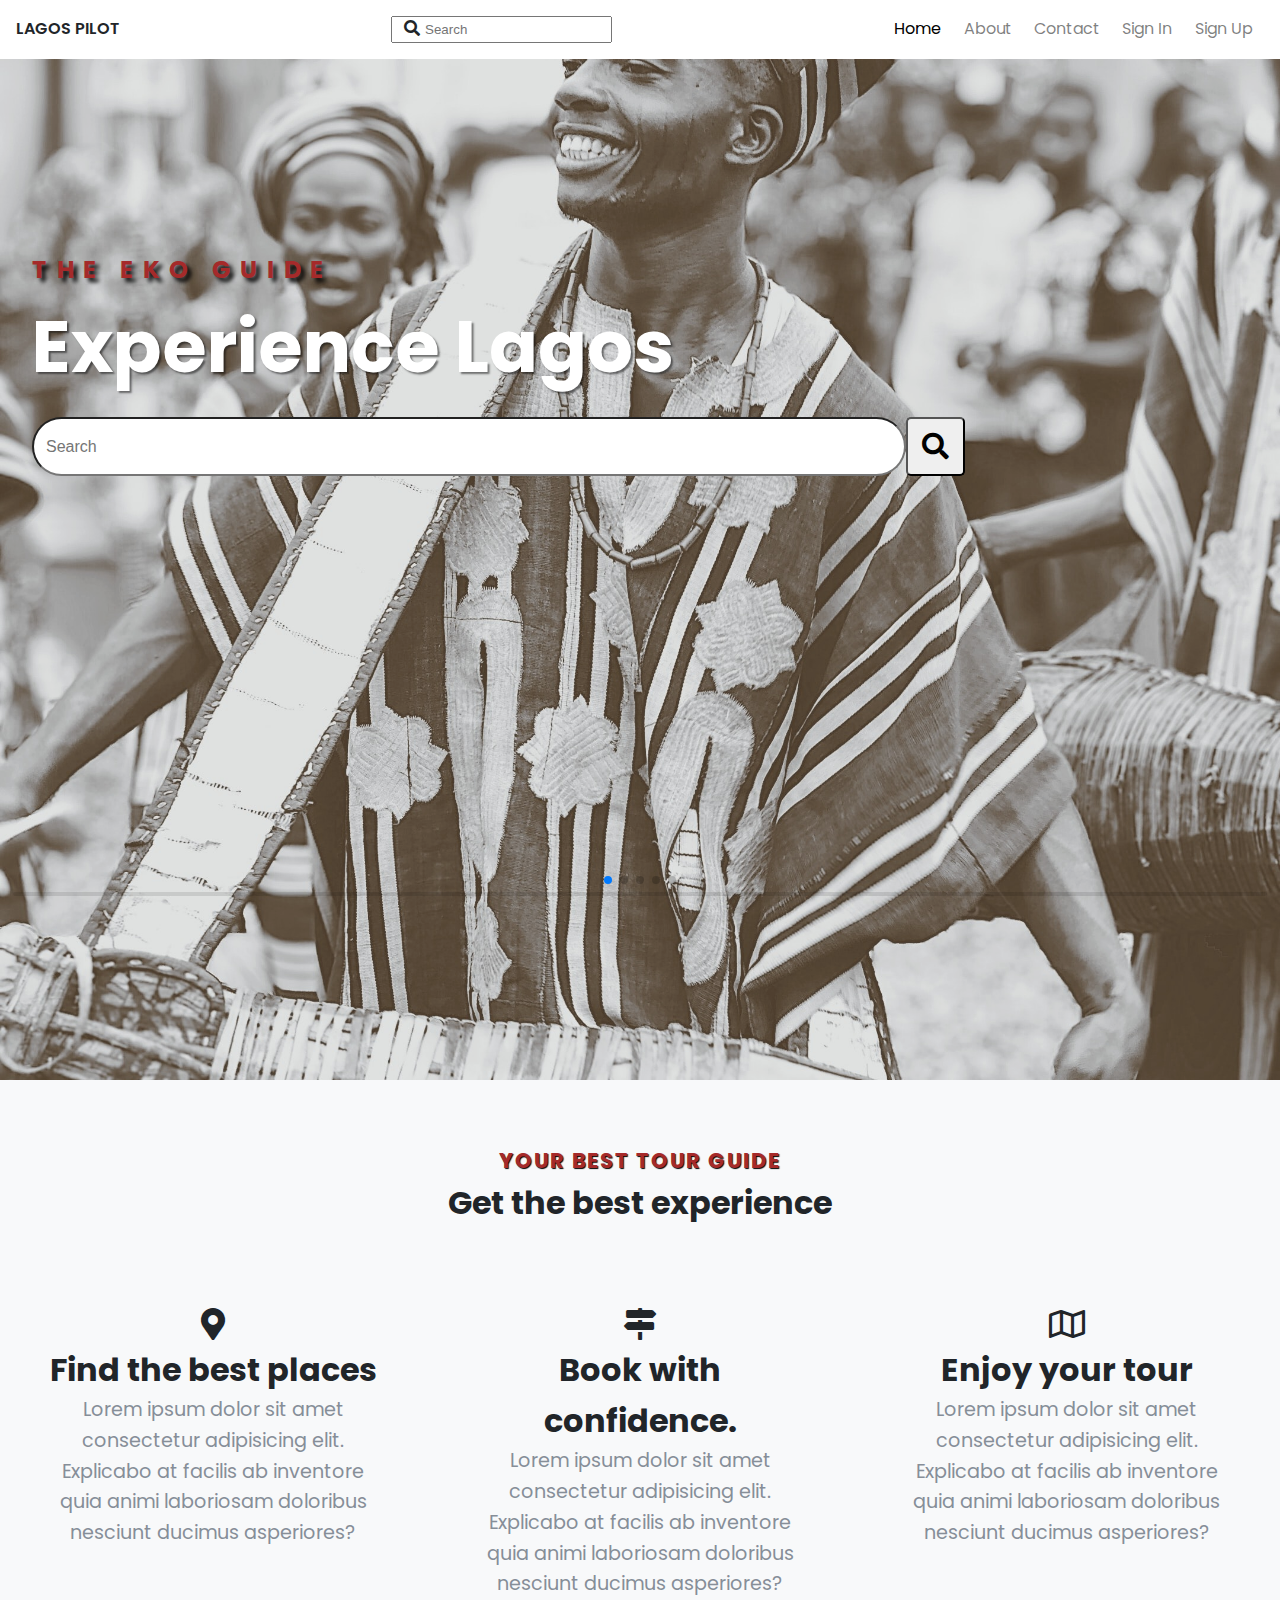
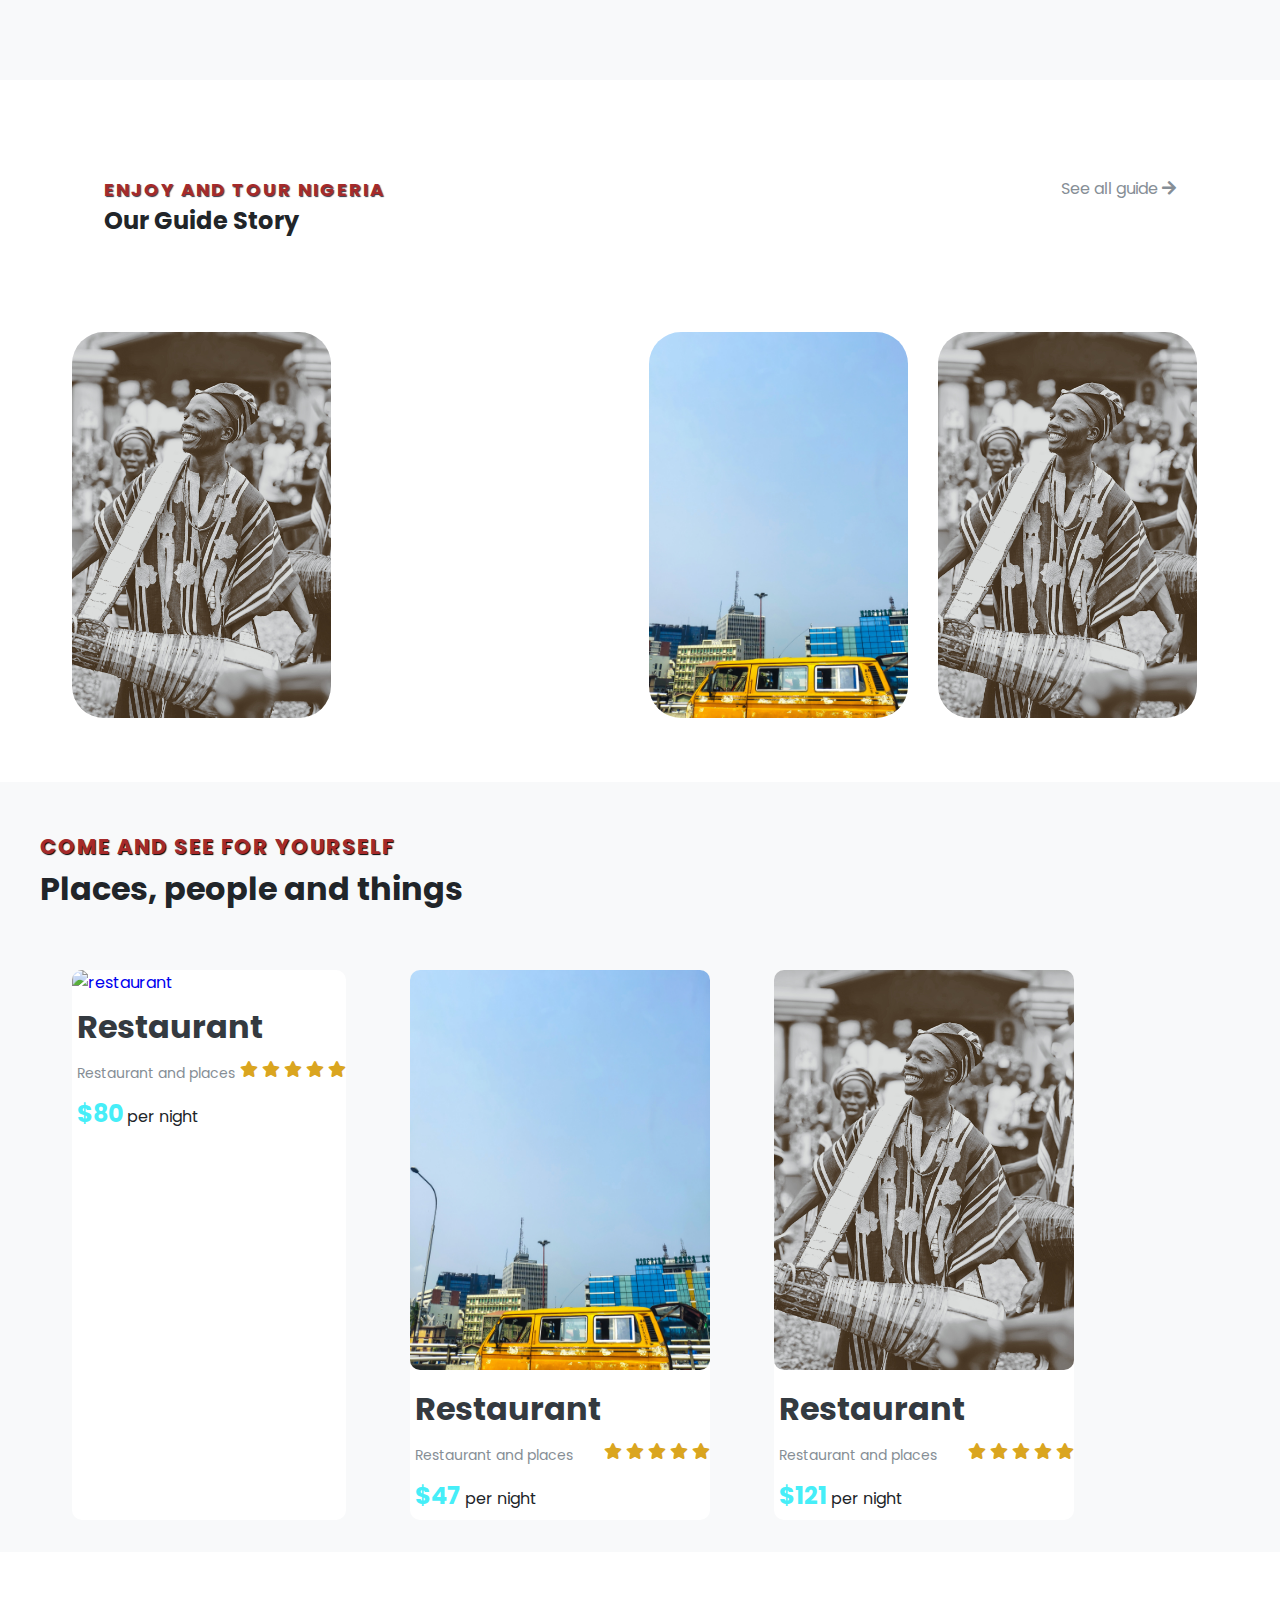
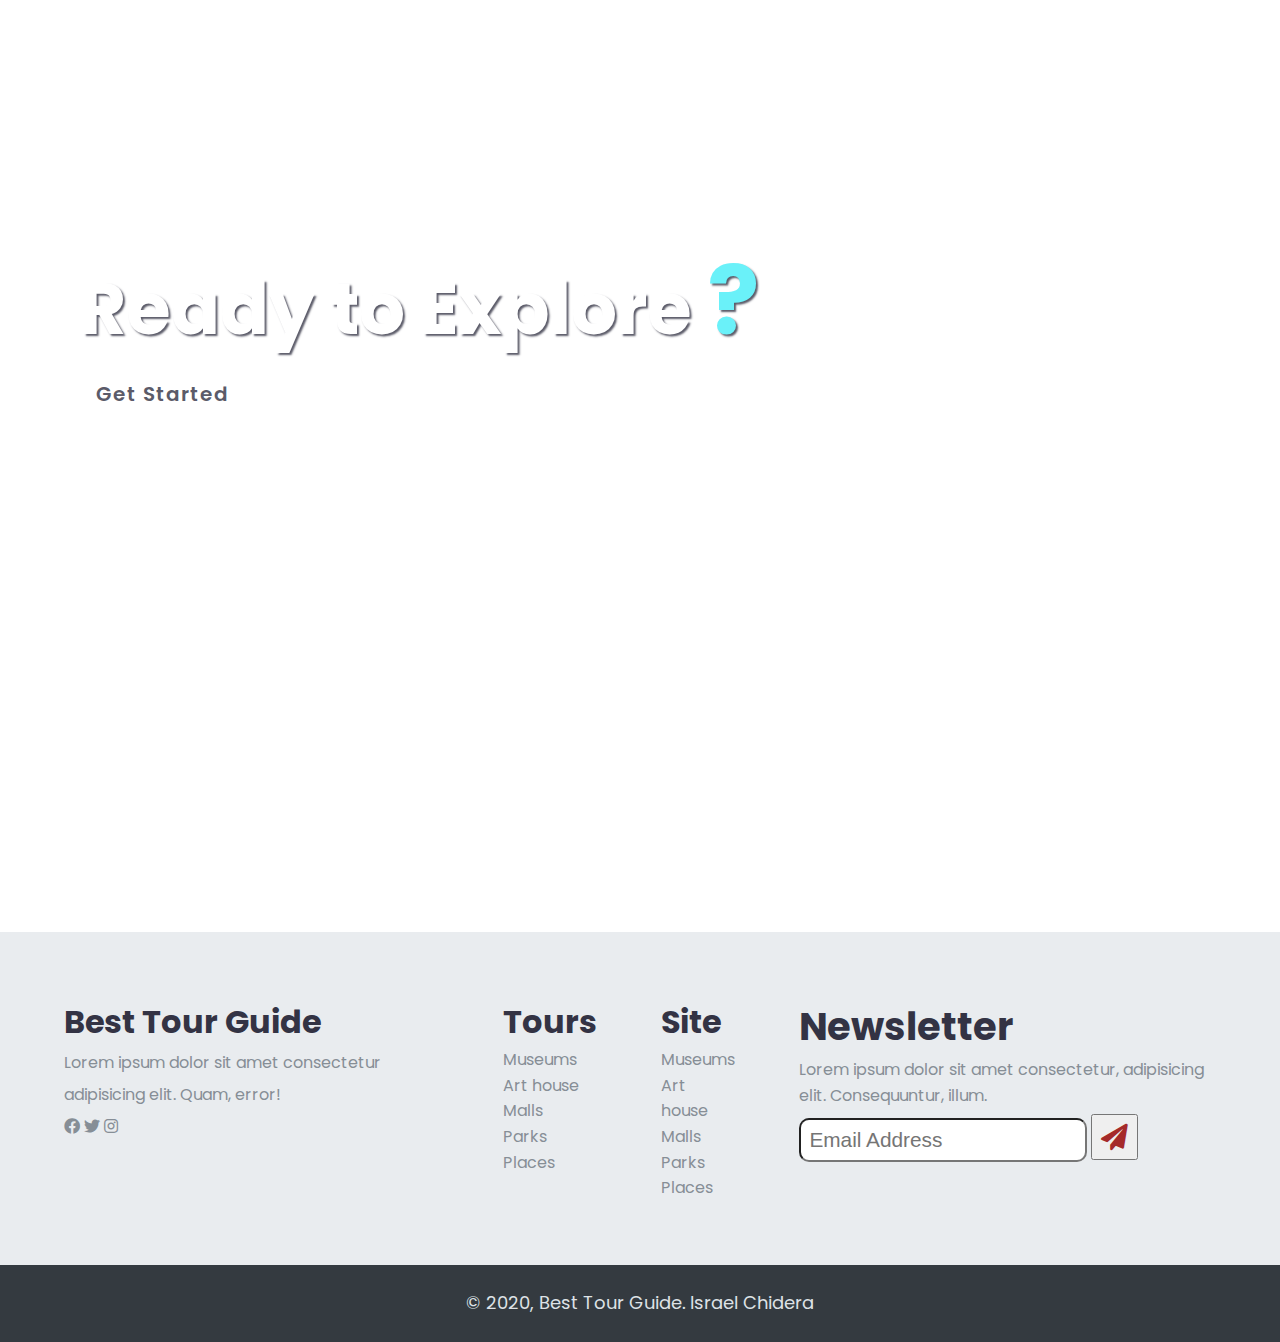
==== index.html @ 3d78832c "first" ====
<!DOCTYPE html>
<html lang="en">
<head>
    <meta charset="UTF-8">
    <meta name="viewport" content="width=device-width, initial-scale=1.0">
    <link rel="stylesheet" href="css/all.min.css">
    <link rel="stylesheet" href="css/fontawesome.min.css">
    <link rel="stylesheet" href="css/style.css">
    <link rel="stylesheet" media="screen and (max-width: 768px)" href="css/mobile.css">
    <link href="https://fonts.googleapis.com/css2?family=Poppins:wght@300&family=Raleway&family=Roboto&display=swap" rel="stylesheet">
    <link rel="stylesheet" href="https://unpkg.com/swiper/swiper-bundle.css">
    <link rel="stylesheet" href="https://unpkg.com/swiper/swiper-bundle.min.css">
    <title>Lagos Pilot | Home</title>
</head>
<body>
    <header>
        <nav>
            <p>Lagos Pilot</p>
            <div id="nav_label_search">
                <label for="search-search">
                    <i class="fa fa-search"></i>
                </label>
                <input type="search" name="search"
                placeholder="Search" id="header_search">
            </div>
            <ul>
                <li>
                    <a href="#" class="current">Home</a>
                </li>
                <li>
                    <a href="about.html">About</a>
                </li>
                <li>
                    <a href="contact.html">Contact</a>
                </li>
                <li>
                    <a href="sign-in.html">Sign In</a>
                </li>
                <li>
                    <a href="sign-up.html">Sign Up</a>
                </li>
            </ul>
        </nav>
        
        <section class="header-content-section">
            <h2>
               The Eko guide
            </h2>
            <h1>Experience Lagos</h1>
            <form class="form-label">
                <label for="search button">
                </label>
                <input type="search" 
                placeholder="Search" name="search" id="header_search-content">
                <button>
                   <a href="#">
                    <i class="fa fa-search"></i>
                   </a>
                </button>
            </form>
        </section>
    </header>

    <main id="main-content-1">
        <div class="section-header-content">
            <p>Your best tour guide</p>
            <h1>Get the best experience</h1>
        </div>
        <section>
            <div class="section-content-1">
                <i class="fas fa-map-marker-alt fa-2x"></i>
                <h1>Find the best places</h1>
                <p>Lorem ipsum dolor sit amet consectetur adipisicing elit.
                    Explicabo at facilis ab inventore quia animi 
                    laboriosam doloribus nesciunt ducimus asperiores?
                </p>
            </div>
            <div class="section-content-1">
                <i class="fas fa-map-signs fa-2x"></i>
                <h1>Book with confidence.</h1>
                <p>Lorem ipsum dolor sit amet consectetur adipisicing elit.
                    Explicabo at facilis ab inventore quia animi 
                    laboriosam doloribus nesciunt ducimus asperiores?
                </p>
            </div>
            <div class="section-content-1">
                <i class="far fa-map fa-2x"></i>
                <h1>Enjoy your tour</h1>
                <p>Lorem ipsum dolor sit amet consectetur adipisicing elit.
                    Explicabo at facilis ab inventore quia animi 
                    laboriosam doloribus nesciunt ducimus asperiores?
                </p>
            </div>
        </section>
    </main>

    <section id="tour-guide">
        <div class="section-tour-guide-top">
            <div class="tour-guide-top">
                <p>Enjoy and Tour Nigeria</p>
                <h2>Our Guide Story</h2>
            </div>
            <div class="more-tour-arrow">
                <a href="#">
                    See all guide
                    <i class=" fa fa-arrow-right"></i>
                </a>
            </div>
        </div>
         <!-- Slider main container -->
        <div class="swiper-container">
            <!-- Additional required wrapper -->
            <div class="swiper-wrapper">
                <!-- Slides -->
                <div class="swiper-slide" style="background: url('img/lagos-culture-img.jpg') 
                no-repeat center center/cover ;">    
                </div>
                <div class="swiper-slide" style="background: url('img/abuja-city-img.jpg') 
                no-repeat center center/cover ;">
                </div>
                <div class="swiper-slide" style="background: url('img/city-img.jpg') 
                no-repeat center center/cover ;">
                </div>
                <div class="swiper-slide" style="background: url('img/lagos-culture-img.jpg') 
                no-repeat center center/cover ;">
                </div>
                <div class="swiper-slide" style="background: url('img/abuja-city-img.jpg') 
                no-repeat center center/cover ;">
                </div>
                <div class="swiper-slide" style="background: url('img/city-img.jpg') 
                no-repeat center center/cover ;">
                </div>
                <div class="swiper-slide" style="background: url('img/abuja-city-img.jpg') 
                no-repeat center center/cover ;">  
                </div>
                ...
            </div>
            <!-- If we need pagination -->
            <div class="swiper-pagination">...</div>
        
            <!-- If we need navigation buttons -->
            <!-- <div class="swiper-button-prev"></div>
            <div class="swiper-button-next"></div> -->
        
            <!-- If we need scrollbar -->
            <div class="swiper-scrollbar"></div>
        </div>
    </section>

    <section id="section-people-places">
        <div class="container-people-places">
            <p class="para-people">Come and see for yourself</p>
            <h1 class="headtag-people">Places, people and things</h1>
            <div class="section-flex-places">
                <div class="restaurant flexed">
                    <a href="#"><img src="img/abuja-city-img.jpg" alt="restaurant"></a>
                    <h1>Restaurant</h1>
                    <div class="star-rating-row">
                        <p>Restaurant and places</p>
                        <div class="stars">
                            <i class="fa fa-star fa-1x"></i>
                            <i class="fa fa-star fa-1x"></i>
                            <i class="fa fa-star fa-1x"></i>
                            <i class="fa fa-star fa-1x"></i>
                            <i class="fa fa-star fa-1x"></i>
                        </div>
                    </div>
                    <p><span class="flexed-price">$80</span> per night</p>
                </div>
                <div class="malls flexed">
                    <a href="#"><img src="img/city-img.jpg" alt="restaurant"></a>
                    <h1>Restaurant</h1>
                    <div class="star-rating-row">      
                        <p>Restaurant and places</p>
                        <div class="stars">
                            <i class="fa fa-star fa-1x"></i>
                            <i class="fa fa-star fa-1x"></i>
                            <i class="fa fa-star fa-1x"></i>
                            <i class="fa fa-star fa-1x"></i>
                            <i class="fa fa-star fa-1x"></i>
                        </div>
                    </div> 
                    <p><span class="flexed-price">$47</span> per night</p>
                </div>

                <div class="resort flexed">
                    <a href="#"><img src="img/lagos-culture-img.jpg" alt="restaurant"></a>
                    <h1>Restaurant</h1>
                    <div class="star-rating-row">
                        <p>Restaurant and places</p>
                        <div class="stars">
                            <i class="fa fa-star fa-1x"></i>
                            <i class="fa fa-star fa-1x"></i>
                            <i class="fa fa-star fa-1x"></i>
                            <i class="fa fa-star fa-1x"></i>
                            <i class="fa fa-star fa-1x"></i>
                        </div>
                    </div> 
                    <p><span class="flexed-price">$121</span> per night</p>
                </div>
            </div>
        </div>    
    </section>

    <section id="img-info">
        <div class="img-info-container">
            <h1>Ready to Explore <span class="color-img-info">?</span></h1>
            <a href="#">Get Started</a>
        </div>
    </section>

    <section id="section-what-footer">
        <div class="what-footer-container">
            <div class="section-footer-link-details">
                <h1>
                    Best Tour Guide
                </h1>
                <p>Lorem ipsum dolor sit amet consectetur adipisicing elit. Quam, error!</p>
                <div>
                    <a href="#"><i class="fab fa-facebook"></i></a>
                    <a href="#"><i class="fab fa-twitter"></i></a>
                    <a href="#"><i class="fab fa-instagram"></i></a>
                    <a href="#"><i class="fab fa-gmail"></i></a>
                </div>
            </div>

            <div class="footer-links">
                <h1>Tours</h1>
                <ul>
                    <li><a href="#">Museums</a></li>
                    <li><a href="#">Art house</a></li>
                    <li><a href="#">Malls</a></li>
                    <li><a href="#">Parks</a></li>
                    <li><a href="#">Places</a></li>
                </ul>
            </div>

            <div class="footer-links-2">
                <h1>Site</h1>
                <ul>
                    <li><a href="#">Museums</a></li>
                    <li><a href="#">Art house</a></li>
                    <li><a href="#">Malls</a></li>
                    <li><a href="#">Parks</a></li>
                    <li><a href="#">Places</a></li>
                </ul>
            </div>
            

            <div class="section-offers">
                <h1>Newsletter</h1>
                <p>Lorem ipsum dolor sit amet consectetur, adipisicing elit. Consequuntur, illum.</p>
                <label for="mail" id="e-mail"></label>
                <input type="email" id="mail" placeholder="Email Address">
                <button><a href="#"><i class="fa fa-paper-plane fa-2x"></i></a></button>
            </div>
        </div>    
    </section>

    <footer>
        <p>&copy; 2020, Best Tour Guide. Israel Chidera</p>
    </footer>



    <script src="https://unpkg.com/swiper/swiper-bundle.js"></script>
    <script src="https://unpkg.com/swiper/swiper-bundle.min.js"></script>
    <script>
      var swiper = new Swiper('.swiper-container', {
      slidesPerView: 3,
      spaceBetween: 30,
      pagination: {
        el: '.swiper-pagination',
        clickable: true,
      },
    });
    </script>
</body>
</html>
---- css/style.css ----
:root {
    --primary-color: ;
    --secondary-color: ;
    --bg-color: ;
}

/* font-family: 'Poppins', sans-serif;
font-family: 'Raleway', sans-serif;
font-family: 'Roboto', sans-serif;
 */

* {
    padding: 0;
    margin: 0;
    box-sizing: border-box;
}

html {
    scroll-behavior: smooth;
}

ul {
    list-style: none;
}

a {
    text-decoration: none;
}

img {
    width: 100%;
    height: 100%;
}

body{
    color: #212529;
    font-family: 'Poppins', sans-serif;
    line-height: 1.6;
    background-color: #fff;
}

/* header */
header {
    height: 120vh;
}

.header-content-section::before {
    content: '';
    background: url('../img/lagos-culture-img.jpg') no-repeat
    center center/cover;
    position: absolute;
    top: 0;
    left: 0;
    z-index: -1;
    width: 100%;
    height: 120%;
    opacity: 0.9;
}

nav {
    display: flex;
    justify-content: space-between;
    padding: 1rem;
    background: white;
    padding: 1rem;
}

nav p {
    text-transform: uppercase;
    text-shadow: aqua;
    font-weight: 600;
}

nav ul {
    display: flex;
}

nav ul li a {
    padding: 0.7rem;
    color: rgba(0,0,0,0.5);
}

nav ul li a.current {
    color: rgb(0,0,0);
} 

nav ul li a:hover {
    color: rgb(0,0,0);
}

#nav_label_search label {
    position: absolute;
}

#nav_label_search input {
    padding: 4px 8px 4px 32px;
}

#nav_label_search label .fa-search:before {
    content: "\f002";
    padding-left: 0.8rem;
}

header .header-content-section {
    margin: 12rem 0;
    padding-left: 2rem;
}

.header-content-section h2 {
    text-transform: uppercase;
    color: brown;
    text-shadow: 4px 4px 4px #000;
    letter-spacing: 0.6rem;
    font-weight: bold;
}

.header-content-section h1 {
    font-weight: 700;
    text-shadow: 2px 2px 2px rgba(0,0,0,0.5);
    margin-bottom: 0.8rem;
    font-size: 4.5rem;
    color: #fff;
}

.form-label {
    display: flex;
}

.form-label input {
    width: 100%;
    border-radius: 10rem;
    width: 70%;
    padding: .375rem .75rem;
    font-size: 1rem;
    font-weight: 400;
    line-height: 1.6;
    color: #495057;
}

.form-label input:focus {
   outline: none; 
}

.form-label button {
    display: block;
    text-align: left;
    border-radius: 5px;
    padding: 14px;
}

.form-label button a {
    color: black;
}

.form-label button a:hover {
    color: #334;
}

.form-label button i {
    font-size: 2em;
}

/* main content */
#main-content-1 section {
    display: flex;
    justify-content: space-around;
    margin-top: -2rem;
}

#main-content-1 {
    background: #f8f9fa;
    padding-top: 2rem;
}

#main-content-1 .section-content-1 {
    padding: 3rem;
}

#main-content-1 div {
    margin: 2rem auto;
    text-align: center;
}

#main-content-1 .section-header-content p {
    letter-spacing: 2px;
    color: brown;
    text-transform: uppercase;
    font-weight: 700;
    font-size: 1.3rem;
    text-shadow: 1px 1px 1px #000;
}

#main-content-1 .section-header-content h1 {
    margin-bottom: 1.5rem;
    font-weight: 700;
}

.fa-map-marker-alt .fa-map-signs .fa-map {
    display: inline-block;
    background: #eaedfe;
}

#main-content-1 .section-content-1 p {
    color: #868e98;
    font-size: 1.2rem;
}

/* Tour guide section */
#tour-guide{
    margin-top: 3rem;
    max-width: 1200px;
    width: 100%;
    height: auto;
    margin: 2rem auto;
}

.section-tour-guide-top {
    display: flex;
    justify-content: space-between;
    padding: 4rem;
}

.section-tour-guide-top .tour-guide-top p {
    color: brown;
    letter-spacing: 2px;
    font-weight: 700;
    text-shadow: 1px 1px 1px #334;
    text-transform: uppercase;
    font-size: 18px;
}

.section-tour-guide-top .tour-guide-top h2 {
    font-weight: 700;
    line-height: 1.3;
}

.section-tour-guide-top  .more-tour-arrow a {
    color: #868e96;
}

.section-tour-guide-top  .more-tour-arrow a:hover {
    text-decoration: underline;
} 

.swiper-container {
    height: 50vh;
    max-width: 900px;
    padding: 2rem;
}

.swiper-slide {
    background: white;
    display: flex;
    justify-content: center;
    align-items: center;
    text-align: center;
    font-size: 60px;
    border-radius: 2rem;
}

/* section-people-places  */
.container-people-places {
    margin: 2rem auto;
    max-width: 1200px;
    padding-top: 3rem;
}

#section-people-places {
    background: #f8f9fa;
}

#section-people-places .section-flex-places {
    display: flex;
}

.flexed {
    margin: 2rem;
    margin-bottom: 2rem;
}

.flexed h1, .flexed p {
    padding: 5px;
}

.restaurant, .malls, .resort{
    background: #fff;
    border-radius: 10px;;
}

.flexed img {
    max-width: 300px;
    height: 400px;
    border-radius: 10px;
}

.fa-star {
    color: goldenrod;
}

.flexed h1 {
    color: #343a40;
}

.star-rating-row {
    display: flex;
    justify-content: space-between;
}

.star-rating-row p {
    color: #868e96;
    font-size: 14px;
}

.flexed-price {
    color: #46eef8;
    text-transform: uppercase;
    font-weight: 700;
    font-size: 24px;
}

#section-people-places .container-people-places .para-people {
    letter-spacing: 2px;
    color: brown;
    text-transform: uppercase;
    font-weight: 700;
    font-size: 1.3rem;
    text-shadow: 1px 1px 1px #000;
}

#section-people-places .container-people-places .headtag-people {
    margin-bottom: 1.5rem;
    font-weight: 700;
}

/* img-info */
#img-info {
    position: relative;
    background: url('../img/abuja-city-img.jpg') no-repeat
    center center/cover;
    height: 100vh;
    width: 100%;
    opacity: 0.8;
}

.img-info-container {
    position: absolute;
    top: 15rem;
    left: 5rem;
}

.img-info-container h1 {
    font-size: 4.5rem;
    color: #fff;
    text-shadow: 2px 2px 2px #334;
}

.img-info-container a {
    color: #334;
    font-weight: 600;
    padding: 1rem;
    font-size: 20px;
    letter-spacing: 1px;
    background: #fff;
    border-radius: 10px;
}

.img-info-container a:hover {
    transition: all ease-in 1s;
    background: #46eef8;
}

.color-img-info {
    color: #46eef8;
    font-weight: 700;
    font-size: 6rem;
}


/* #section-what-footer  */
#section-what-footer {
    background: #e9ecef;
    margin-top: 3rem;
    width: 100%;
}

#section-what-footer .what-footer-container {
    display: flex;
    padding: 2rem;
    width: 100%;
}

#section-what-footer .what-footer-container > div {
    padding: 2rem;
}

.what-footer-container .section-footer-link-details h1 {
    color: #334;
    font-size: 2rem;
}

.what-footer-container .section-footer-link-details p,
.what-footer-container .section-footer-link-details > div {
    line-height: 2.0;
    color: #868e96;
}

.section-footer-link-details > div a {
    color: #868e96;
}

.section-footer-link-details > div a:hover {
    color: #334;
}

.what-footer-container .footer-links h1 {
    color: #334;
}

.what-footer-container .footer-links ul li a {
    color: #868e96;
}

.what-footer-container .footer-links ul li a:hover {
    color: #334;
}

.what-footer-container .footer-links-2 h1 {
    color: #334;
}

.what-footer-container .footer-links-2 ul li a {
    color: #868e96;
}

.what-footer-container .footer-links-2 ul li a:hover {
    color: #334;
}

.what-footer-container .section-offers h1 {
    color: #334;
    font-size: 2.4rem;
}

.what-footer-container .section-offers p {
    color: #868e96;
    margin-bottom: 5px;
}

.what-footer-container #mail {
    padding: 8px;
    font-size: 1.3rem;
    border-radius: 10px;
}


.section-offers button {
    padding: 8px;
}

.section-offers button a {
    color: brown;
}

.section-offers button a:hover {
    opacity: 0.6;
}

footer {
    text-align: center;
    background: #343a40;
    color: #dee2e6;
    padding: 1.5rem;
    font-size: 18px;
}
---- css/mobile.css ----
#nav_label_search {
    display: none;
}

nav ul {
    display: none;
}

.header-content-section h1 {
    font-size: 2rem;
}

.form-label input {
    padding: 10px;
}

/* main content 1 */
#main-content-1 .section-header-content h1 {
    font-size: 1.8rem;
}

#main-content-1 .section-header-content p {
    padding-top: 3rem;
}


#main-content-1 section {
    display: block;
}

main-content-1 .section-content-1 {
    padding: 2rem;
}

#main-content-1 div {
    margin: 0 auto;
}


/* section tour guide */
.section-tour-guide-top {
    display: block;
}

/* .swiper-slide {
    background: white;
    display: flex;
    flex-direction: column;
    width: 100%;
} */


.swiper-wrapper {
    display: flex;
    flex-direction: row;
}
.swiper-container {
    height: 50vh;
    width: 100%;
}

/* section-people-places  */
#section-people-places .container-people-places .para-people {
    font-size: 1rem;
    text-align: center;
}

#section-people-places .container-people-places .headtag-people {
    text-align: center;
}

#section-people-places .section-flex-places {
    display: block;
}

.section-flex-places {
    margin: 0 auto;
}

.star-rating-row {
    display: block;
}

.flexed {
    text-align: center;
}

/* image before footer */
.img-info-container h1 {
    font-size: 1.5rem;
}

.img-info-container a {
    padding: 10px;
    font-size: 14px;
}

.color-img-info {
    font-size: 4rem;
}

#section-what-footer .what-footer-container {
    display: block;
    padding: 0px;
}

.what-footer-container .section-offers p {
    margin-bottom: 1rem;
}

.what-footer-container .section-offers h1 {
    margin-bottom: 5px;
}

.what-footer-container #mail {
    margin-bottom: 5px;
}
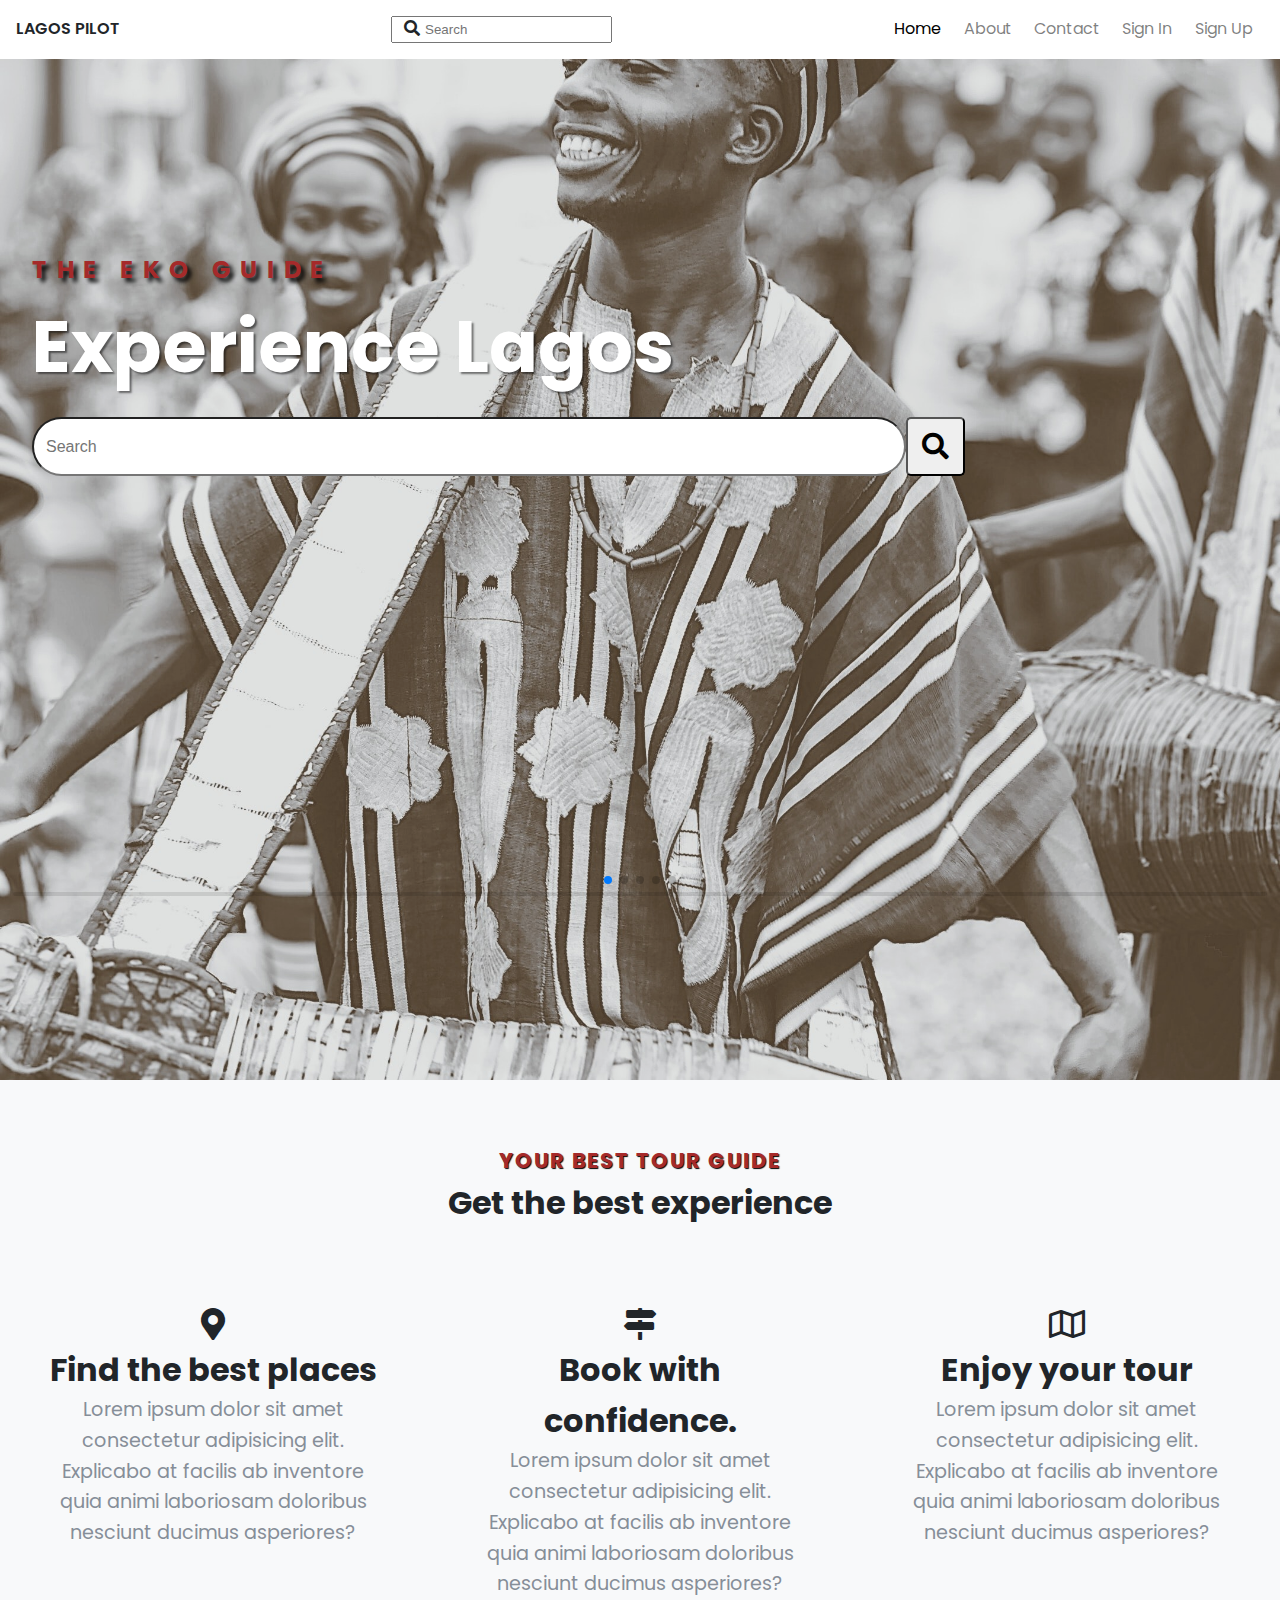
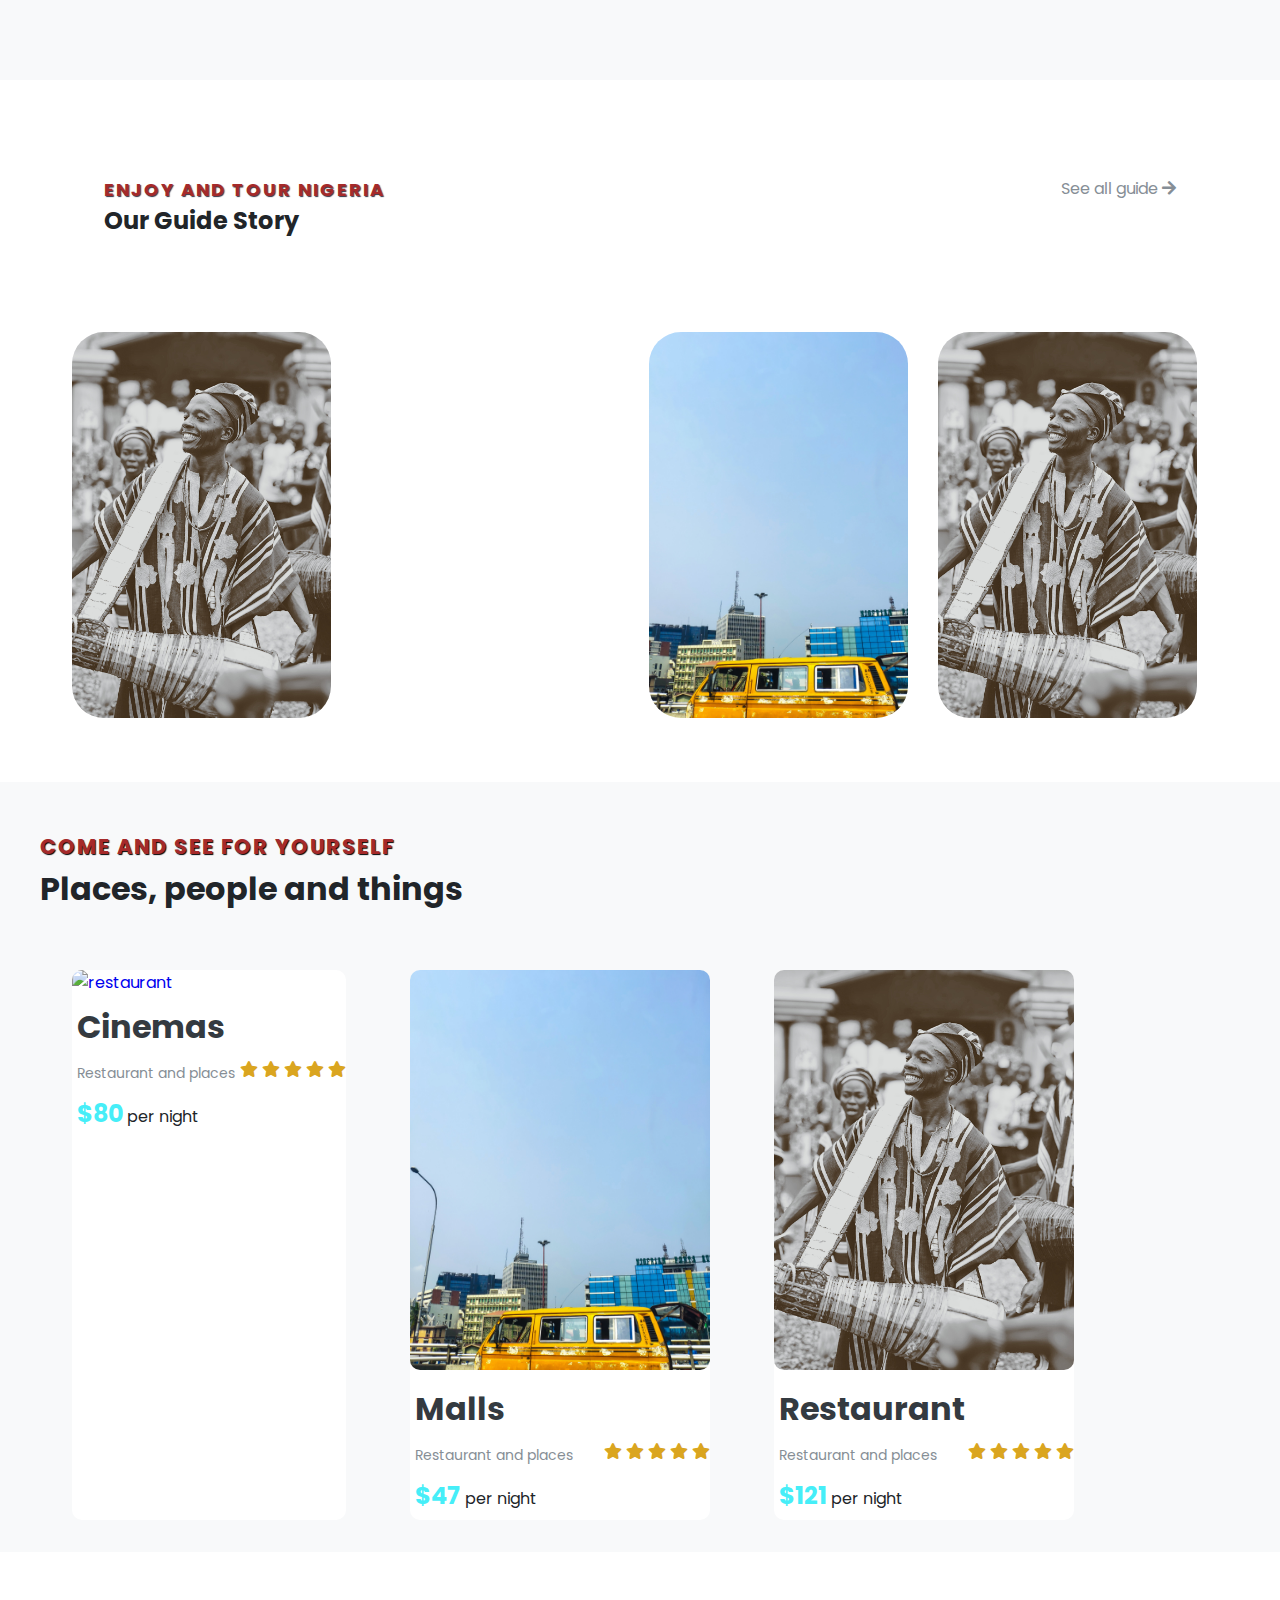
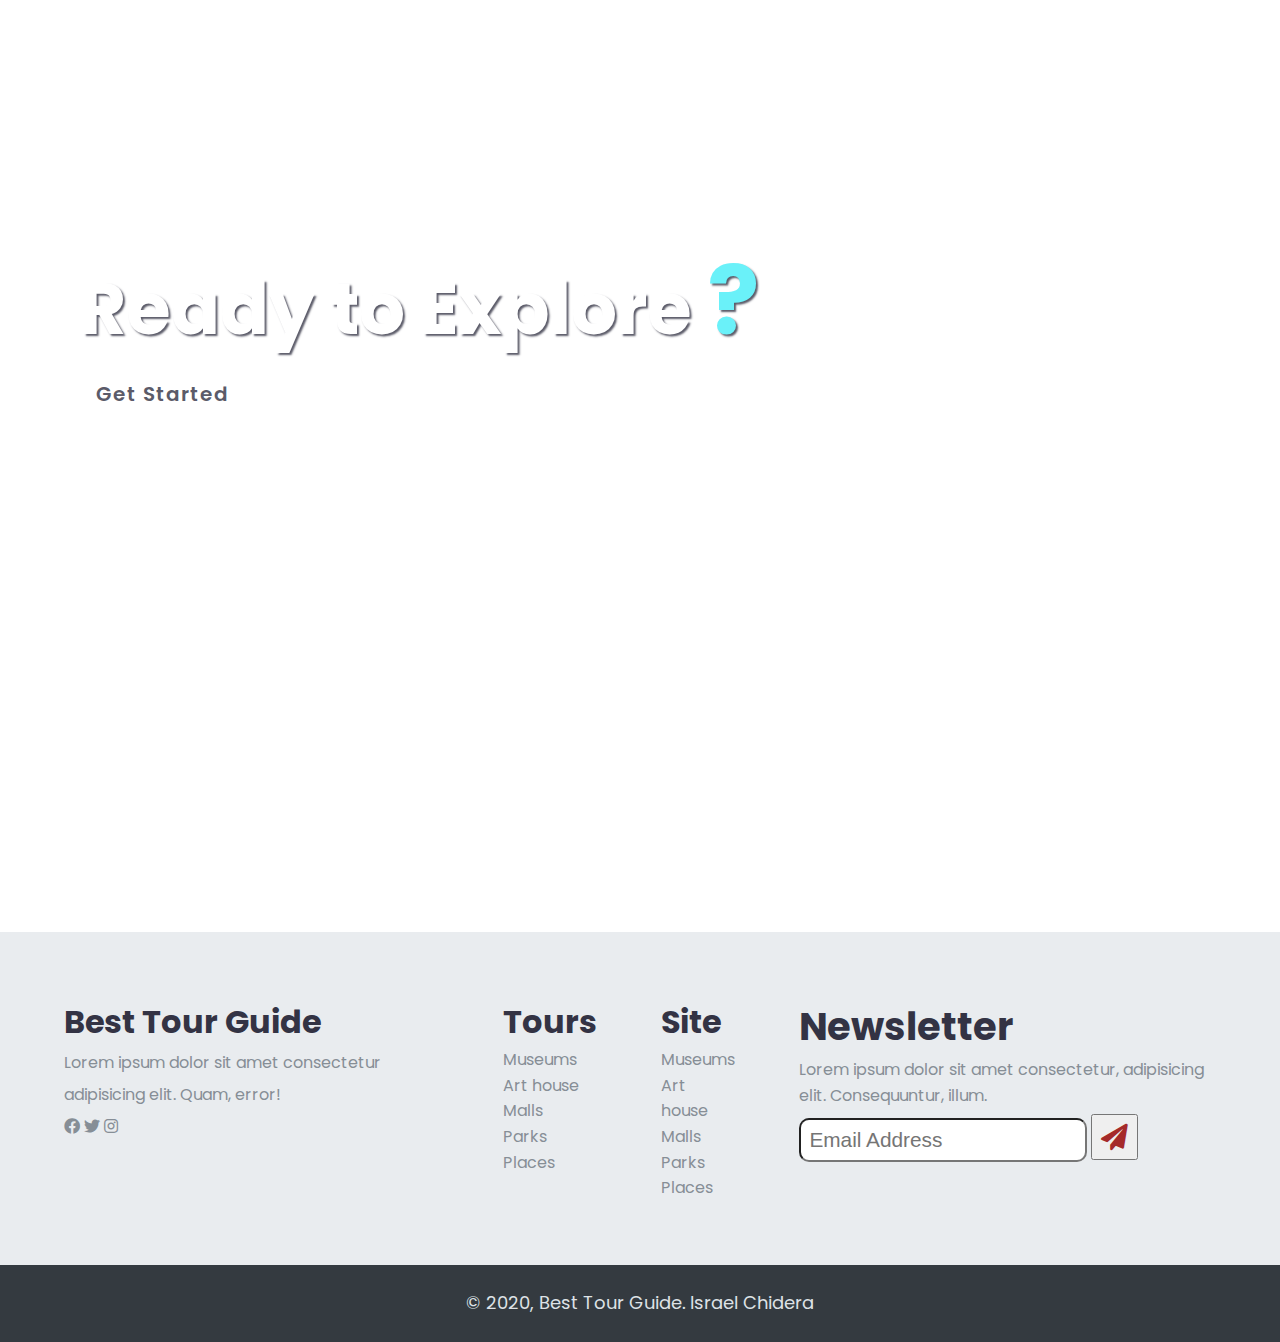
==== commit bcee7235: "mobile responsive upload" ====
--- a/index.html
+++ b/index.html
@@ -6,7 +6,7 @@
     <link rel="stylesheet" href="css/all.min.css">
     <link rel="stylesheet" href="css/fontawesome.min.css">
     <link rel="stylesheet" href="css/style.css">
-    <link rel="stylesheet" media="screen and (max-width: 768px)" href="css/mobile.css">
+    <link rel="stylesheet" media="screen and (max-width: 760px)" href="css/mobile.css">
     <link href="https://fonts.googleapis.com/css2?family=Poppins:wght@300&family=Raleway&family=Roboto&display=swap" rel="stylesheet">
     <link rel="stylesheet" href="https://unpkg.com/swiper/swiper-bundle.css">
     <link rel="stylesheet" href="https://unpkg.com/swiper/swiper-bundle.min.css">
@@ -154,7 +154,7 @@
             <div class="section-flex-places">
                 <div class="restaurant flexed">
                     <a href="#"><img src="img/abuja-city-img.jpg" alt="restaurant"></a>
-                    <h1>Restaurant</h1>
+                    <h1>Cinemas</h1>
                     <div class="star-rating-row">
                         <p>Restaurant and places</p>
                         <div class="stars">
@@ -169,7 +169,7 @@
                 </div>
                 <div class="malls flexed">
                     <a href="#"><img src="img/city-img.jpg" alt="restaurant"></a>
-                    <h1>Restaurant</h1>
+                    <h1>Malls</h1>
                     <div class="star-rating-row">      
                         <p>Restaurant and places</p>
                         <div class="stars">
--- a/css/style.css
+++ b/css/style.css
@@ -471,4 +471,45 @@
     color: #dee2e6;
     padding: 1.5rem;
     font-size: 18px;
+}
+
+@media (min-width: 761px) and (max-width: 1000px) {
+    nav ul {
+        display: none;
+    }
+
+    #nav_label_search {
+        display: none;
+    }
+
+    header .header-content-section {
+        margin-top: 20rem 0;
+    }
+
+    #main-content-1 section {
+        display: block;
+    }
+    #main-content-1 .section-content-1 {
+        padding: 5rem;
+        margin-top: -3rem;
+    }
+    #section-people-places .section-flex-places {
+        display: flex;
+    }
+    .flexed img {
+        max-width: 200px;
+        height: 300px;
+    }
+    .star-rating-row {
+        display: block;
+    }
+    .star-rating-row p {
+        font-size: 15px;
+    }
+    #section-what-footer .what-footer-container {
+        display: flex;
+        padding: 0rem;
+        width: 100%;
+    }
+    
 }--- a/css/mobile.css
+++ b/css/mobile.css
@@ -28,7 +28,7 @@
     display: block;
 }
 
-main-content-1 .section-content-1 {
+#main-content-1 .section-content-1 {
     padding: 2rem;
 }
 
@@ -115,3 +115,83 @@
 .what-footer-container #mail {
     margin-bottom: 5px;
 }
+
+/* contact styling */
+#about-the-team .container-about-team {
+    display: block;
+    padding: 2rem;
+}
+
+.container-about-team .row-flow {
+    margin: 0rem;
+    margin-bottom: 2rem;
+}
+
+#section-contact-us .bg-contact-us {
+    display: block;
+    padding: 3rem;
+}
+
+.bg-contact-us .flex-contact-us {
+    padding-bottom: 0.8rem;
+}
+
+.bg-contact-us .flex-contact-us p {
+    font-size: 1rem;
+}
+
+#section-what-footer .what-footer-container {
+    display: block;
+    width: 100%;
+}
+
+#About-Lagos-Pilot .container-about-us p {
+    padding: 2rem;
+}
+
+#About-Lagos-Pilot .container-about-us h1 {
+    font-size: 3.2rem;
+    padding-bottom: 0rem;
+}
+
+#contact-us .container-contact-us h1 {
+    font-size: 2.5rem;
+    margin-bottom: 1rem;
+    text-align: center;
+}
+
+#contact-us .container-contact-us p {
+    font-size: 1rem;
+    text-align: center;
+}
+
+#message form {
+    max-width: 400px;
+    text-align: center;
+    margin: 1rem auto;
+    padding: 1rem;
+}
+
+/* sign in */
+.container-flex .item img{
+    display: none;
+}
+
+#sign-in .container-flex {
+    display: block;
+}
+
+.container-flex .item img {
+    border-radius: 1rem;
+}
+
+.container-sign-in #form-sign-in {
+    margin: 0rem auto;
+    max-width: 25rem;
+    padding: 2rem;
+}
+
+.special2 {
+    text-align: center;
+    padding-left: 2rem;
+}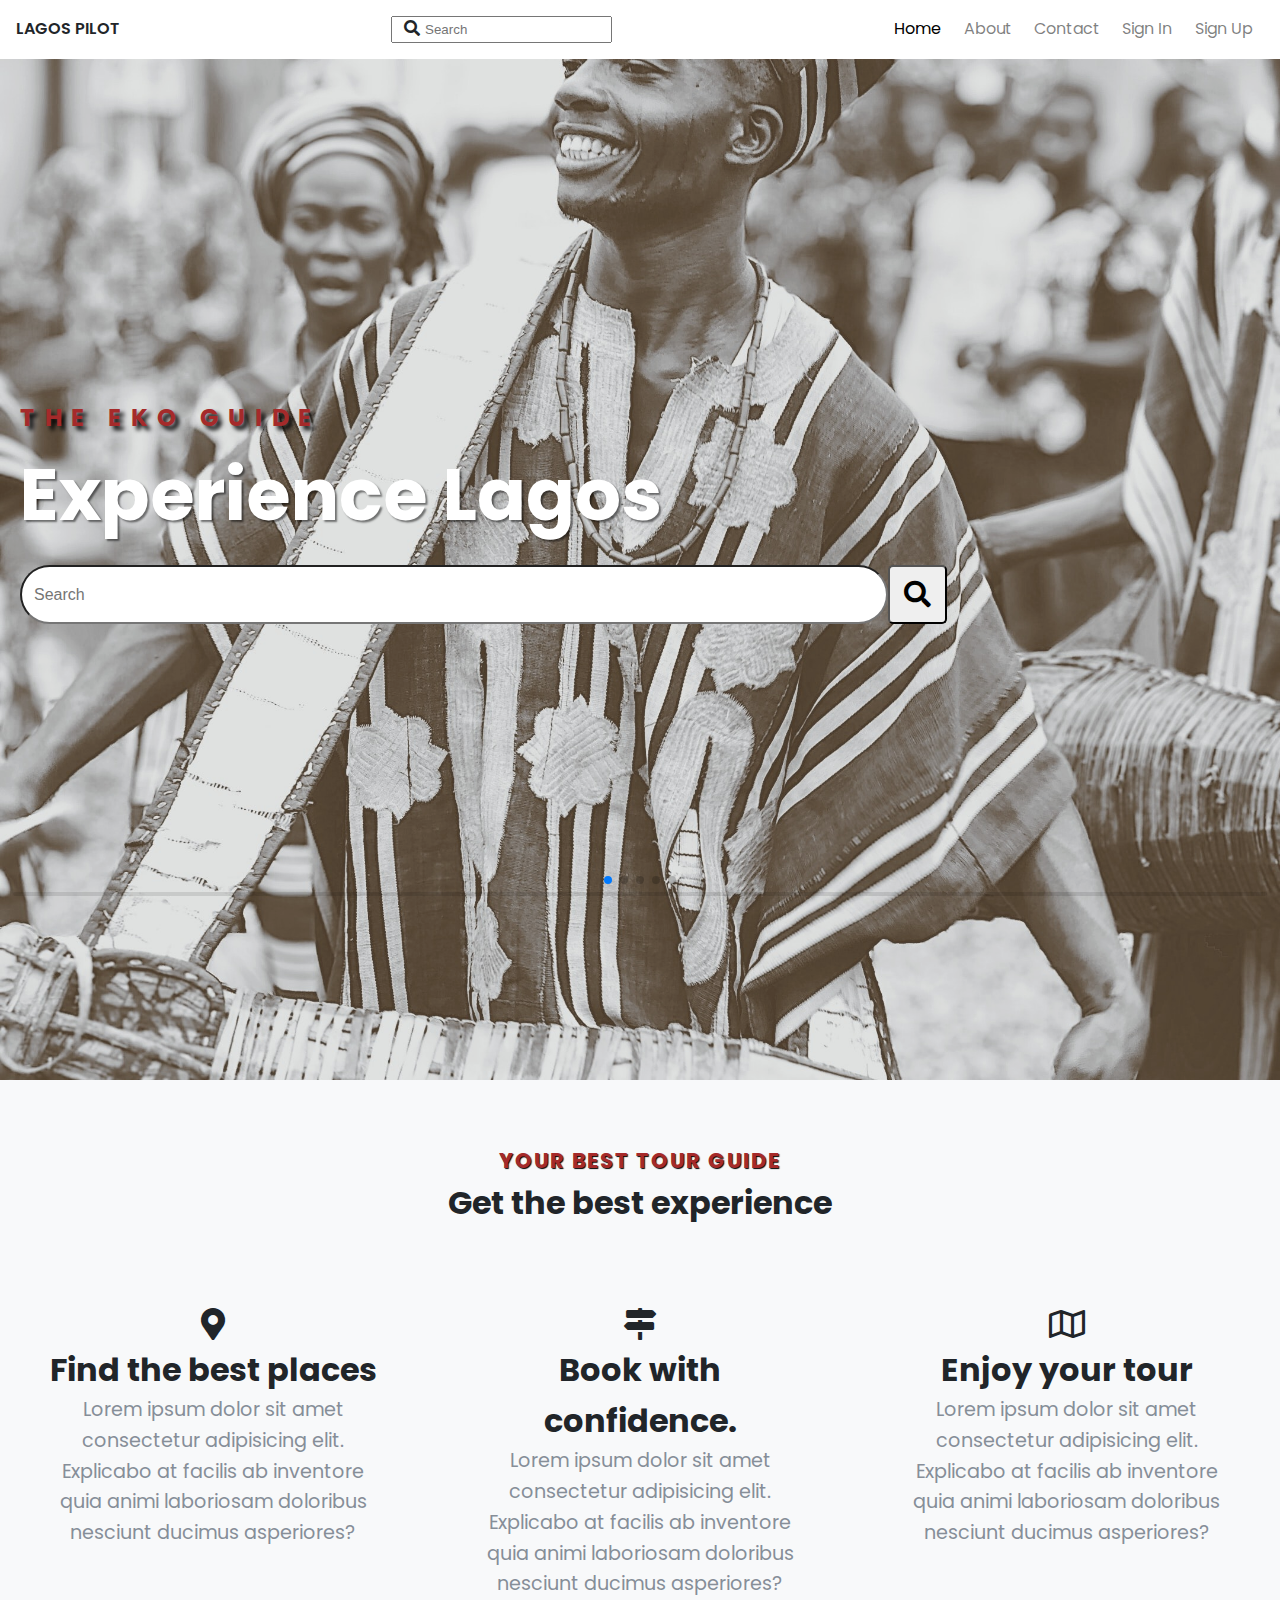
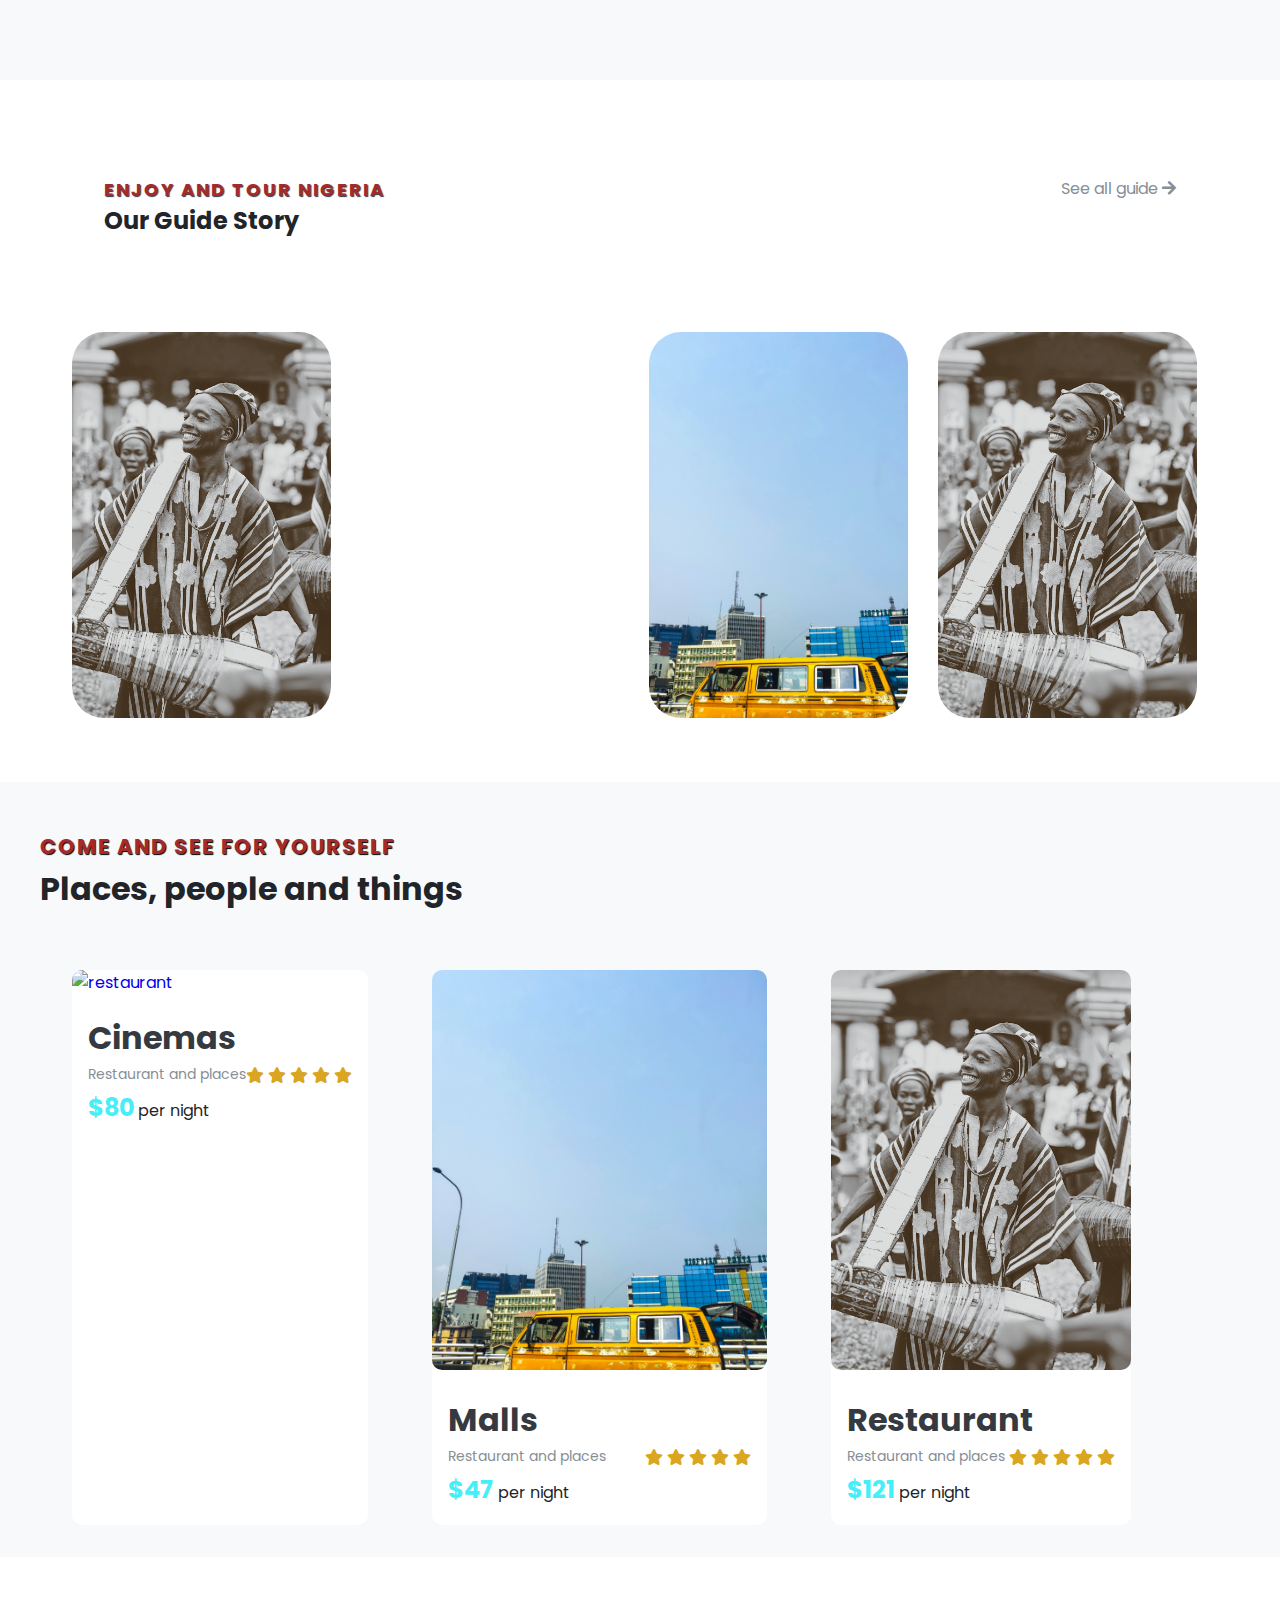
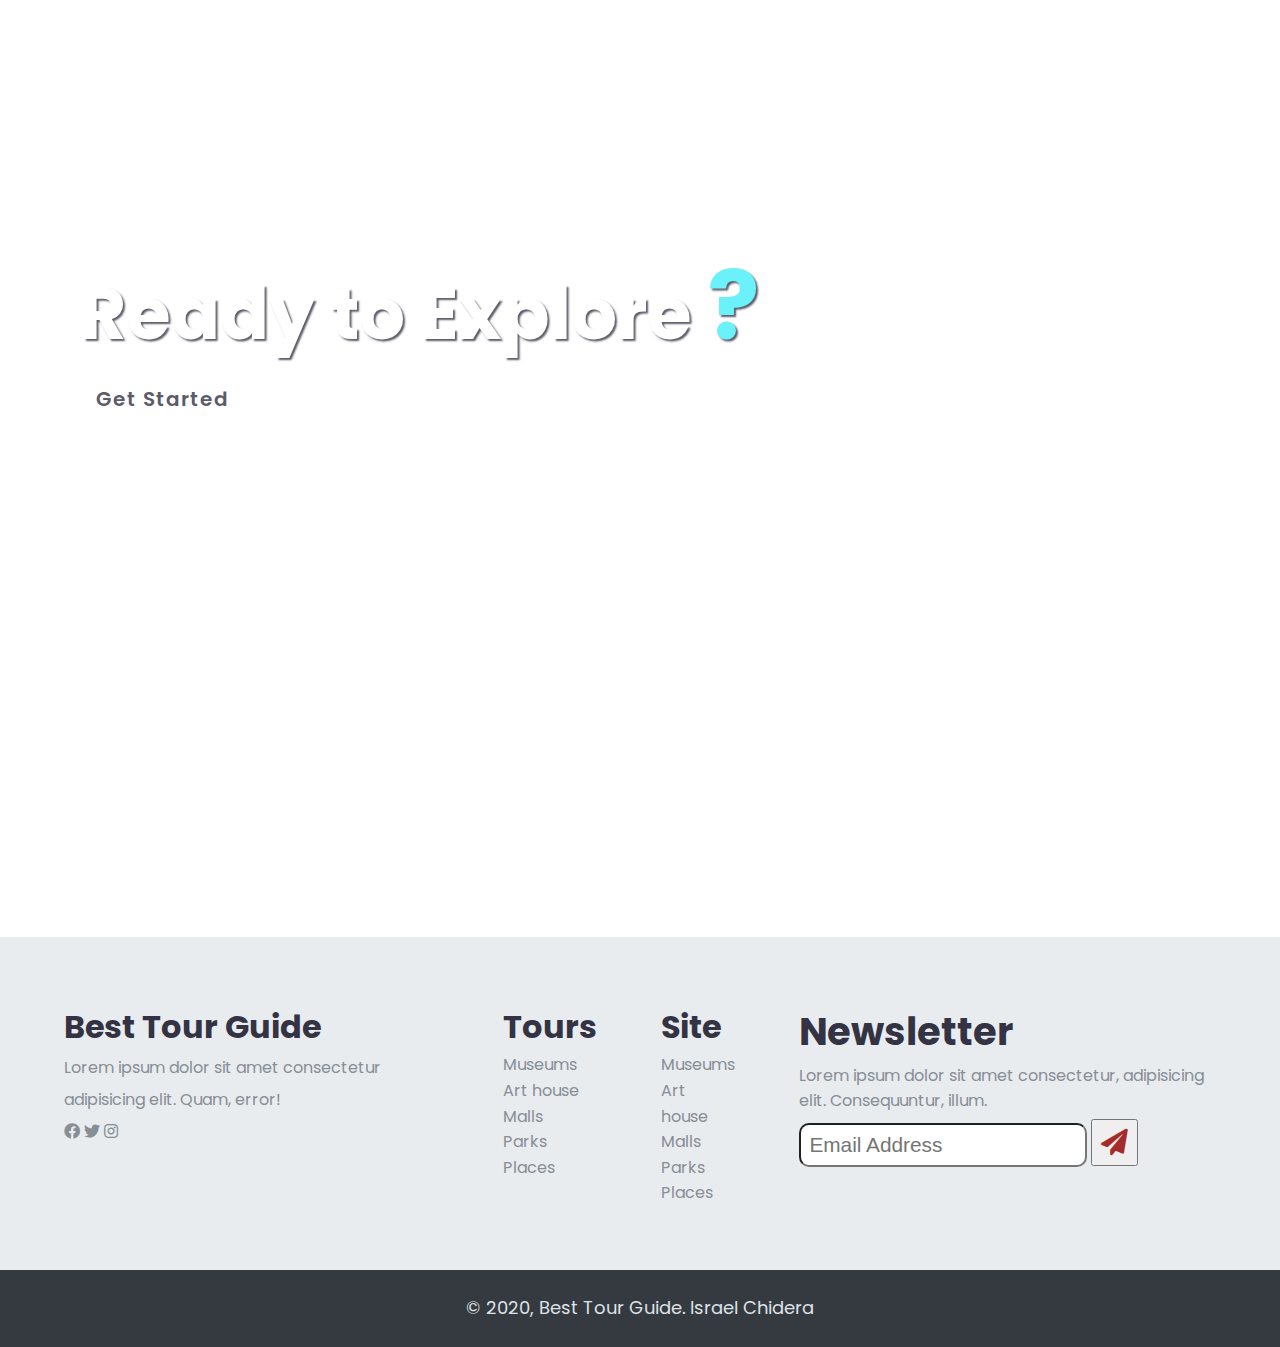
==== commit 9a9d21ad: "mobile responsive upload III" ====
--- a/index.html
+++ b/index.html
@@ -43,21 +43,23 @@
         </nav>
         
         <section class="header-content-section">
-            <h2>
-               The Eko guide
-            </h2>
-            <h1>Experience Lagos</h1>
-            <form class="form-label">
-                <label for="search button">
-                </label>
-                <input type="search" 
-                placeholder="Search" name="search" id="header_search-content">
-                <button>
-                   <a href="#">
-                    <i class="fa fa-search"></i>
-                   </a>
-                </button>
-            </form>
+            <div>
+                <h2>
+                    The Eko guide
+                 </h2>
+                 <h1>Experience Lagos</h1>
+                 <form class="form-label">
+                     <label for="search button">
+                     </label>
+                     <input type="search" 
+                     placeholder="Search" name="search" id="header_search-content">
+                     <button>
+                        <a href="#">
+                         <i class="fa fa-search"></i>
+                        </a>
+                     </button>
+                 </form>
+            </div>
         </section>
     </header>
 
@@ -151,52 +153,61 @@
         <div class="container-people-places">
             <p class="para-people">Come and see for yourself</p>
             <h1 class="headtag-people">Places, people and things</h1>
+            
             <div class="section-flex-places">
                 <div class="restaurant flexed">
-                    <a href="#"><img src="img/abuja-city-img.jpg" alt="restaurant"></a>
-                    <h1>Cinemas</h1>
-                    <div class="star-rating-row">
-                        <p>Restaurant and places</p>
-                        <div class="stars">
-                            <i class="fa fa-star fa-1x"></i>
-                            <i class="fa fa-star fa-1x"></i>
-                            <i class="fa fa-star fa-1x"></i>
-                            <i class="fa fa-star fa-1x"></i>
-                            <i class="fa fa-star fa-1x"></i>
+                    <a href="#"><img src="img/abuja-city-img.jpg" alt="restaurant" class="responsive"></a>
+                    <div class="flexed-section">
+                        <h1>Cinemas</h1>
+                        <div class="star-rating-row">
+                            <p>Restaurant and places</p>
+                            <div class="stars">
+                                <i class="fa fa-star fa-1x"></i>
+                                <i class="fa fa-star fa-1x"></i>
+                                <i class="fa fa-star fa-1x"></i>
+                                <i class="fa fa-star fa-1x"></i>
+                                <i class="fa fa-star fa-1x"></i>
+                            </div>
+                        </div>
+                        <p><span class="flexed-price">$80</span> per night</p>
+                    </div>    
+                </div>
+                <div class="malls flexed">
+                    <a href="#"><img src="img/city-img.jpg" alt="restaurant" class="responsive"></a>
+                    <div class="flexed-section">
+                        <h1>Malls</h1>
+                        <div class="star-rating-row">      
+                            <p>Restaurant and places</p>
+                            <div class="stars">
+                                <i class="fa fa-star fa-1x"></i>
+                                <i class="fa fa-star fa-1x"></i>
+                                <i class="fa fa-star fa-1x"></i>
+                                <i class="fa fa-star fa-1x"></i>
+                                <i class="fa fa-star fa-1x"></i>
+                            </div>
+                        </div> 
+                        <p><span class="flexed-price">$47</span> per night</p>
+                    </div>    
+                </div>
+
+                <div class="resort flexed">
+                    <div>
+                        <a href="#"><img src="img/lagos-culture-img.jpg" alt="restaurant" class="responsive"></a>
+                        <div class="flexed-section">    
+                            <h1>Restaurant</h1>
+                            <div class="star-rating-row">
+                                <p>Restaurant and places</p>
+                                <div class="stars">
+                                    <i class="fa fa-star fa-1x"></i>
+                                    <i class="fa fa-star fa-1x"></i>
+                                    <i class="fa fa-star fa-1x"></i>
+                                    <i class="fa fa-star fa-1x"></i>
+                                    <i class="fa fa-star fa-1x"></i>
+                                </div>
+                            </div> 
+                            <p><span class="flexed-price">$121</span> per night</p>
                         </div>
                     </div>
-                    <p><span class="flexed-price">$80</span> per night</p>
-                </div>
-                <div class="malls flexed">
-                    <a href="#"><img src="img/city-img.jpg" alt="restaurant"></a>
-                    <h1>Malls</h1>
-                    <div class="star-rating-row">      
-                        <p>Restaurant and places</p>
-                        <div class="stars">
-                            <i class="fa fa-star fa-1x"></i>
-                            <i class="fa fa-star fa-1x"></i>
-                            <i class="fa fa-star fa-1x"></i>
-                            <i class="fa fa-star fa-1x"></i>
-                            <i class="fa fa-star fa-1x"></i>
-                        </div>
-                    </div> 
-                    <p><span class="flexed-price">$47</span> per night</p>
-                </div>
-
-                <div class="resort flexed">
-                    <a href="#"><img src="img/lagos-culture-img.jpg" alt="restaurant"></a>
-                    <h1>Restaurant</h1>
-                    <div class="star-rating-row">
-                        <p>Restaurant and places</p>
-                        <div class="stars">
-                            <i class="fa fa-star fa-1x"></i>
-                            <i class="fa fa-star fa-1x"></i>
-                            <i class="fa fa-star fa-1x"></i>
-                            <i class="fa fa-star fa-1x"></i>
-                            <i class="fa fa-star fa-1x"></i>
-                        </div>
-                    </div> 
-                    <p><span class="flexed-price">$121</span> per night</p>
                 </div>
             </div>
         </div>    
@@ -211,7 +222,7 @@
 
     <section id="section-what-footer">
         <div class="what-footer-container">
-            <div class="section-footer-link-details">
+            <div class="section-footer-link-details footer-margin">
                 <h1>
                     Best Tour Guide
                 </h1>
@@ -224,7 +235,7 @@
                 </div>
             </div>
 
-            <div class="footer-links">
+            <div class="footer-links footer-margin">
                 <h1>Tours</h1>
                 <ul>
                     <li><a href="#">Museums</a></li>
@@ -235,7 +246,7 @@
                 </ul>
             </div>
 
-            <div class="footer-links-2">
+            <div class="footer-links-2 footer-margin">
                 <h1>Site</h1>
                 <ul>
                     <li><a href="#">Museums</a></li>
@@ -247,7 +258,7 @@
             </div>
             
 
-            <div class="section-offers">
+            <div class="section-offers footer-margin">
                 <h1>Newsletter</h1>
                 <p>Lorem ipsum dolor sit amet consectetur, adipisicing elit. Consequuntur, illum.</p>
                 <label for="mail" id="e-mail"></label>
--- a/css/style.css
+++ b/css/style.css
@@ -101,9 +101,16 @@
     padding-left: 0.8rem;
 }
 
-header .header-content-section {
+/* header .header-content-section {
     margin: 12rem 0;
     padding-left: 2rem;
+} */
+
+.header-content-section div{
+    position: relative;
+    top: 20rem;
+    padding: 20px;
+    /* left: 10px; */
 }
 
 .header-content-section h2 {
@@ -275,11 +282,10 @@
 
 .flexed {
     margin: 2rem;
-    margin-bottom: 2rem;
-}
-
-.flexed h1, .flexed p {
-    padding: 5px;
+}
+
+.flexed-section {
+    padding: 1rem;
 }
 
 .restaurant, .malls, .resort{
@@ -287,8 +293,9 @@
     border-radius: 10px;;
 }
 
-.flexed img {
-    max-width: 300px;
+.flexed .responsive {
+    max-width: 500px;
+    width: 100%;
     height: 400px;
     border-radius: 10px;
 }
@@ -482,8 +489,50 @@
         display: none;
     }
 
-    header .header-content-section {
-        margin-top: 20rem 0;
+    .header-content-section div{
+        position: relative;
+        top: 18rem;
+        padding-left: 20px;
+        /* left: 10px; */
+    }
+
+    .header-content-section div h2 {
+        font-size: 2.7rem;
+        text-shadow: 4px 4px 4px #000;
+        letter-spacing: 0.6rem;
+    }
+
+    .form-label input {
+        font-size: 2rem;
+    }
+
+    .fa-map-marker-alt, .fa-map-signs, .fa-map {
+        font-size: 5rem;
+    }
+
+    .section-tour-guide-top .tour-guide-top p {
+        font-size: 2.5rem;
+    }
+
+    .section-tour-guide-top {
+        display: block;
+    }
+
+    .section-tour-guide-top .more-tour-arrow a {
+        font-size: 2rem;
+    }
+
+    .section-tour-guide-top .tour-guide-top h2 {
+        font-size: 1.3rem;
+    }
+
+    #section-people-places .container-people-places .para-people,
+    #section-people-places .container-people-places .headtag-people {
+        padding-left: 2rem;
+    }
+
+    .flexed-section h1 {
+        font-size: 3rem;
     }
 
     #main-content-1 section {
@@ -496,20 +545,55 @@
     #section-people-places .section-flex-places {
         display: flex;
     }
-    .flexed img {
-        max-width: 200px;
-        height: 300px;
-    }
+
+    .flexed .responsive {
+        max-width: 100%;
+        width: 100%;
+        height: auto;
+        border-radius: 10px;
+    }
+  
     .star-rating-row {
         display: block;
     }
     .star-rating-row p {
-        font-size: 15px;
-    }
+        font-size: 2rem;
+    }
+
+    .fa-star {
+        font-size: 3rem;
+    }
+
+    .flexed-section p {
+        font-size: 2rem;
+        margin-top: 0.8rem;
+    }
+
+    .img-info-container {
+        position: absolute;
+        top: 30rem;
+        left: 5rem;
+    }
+
+    .footer-margin {
+        margin-bottom: 2rem;
+    }
+
     #section-what-footer .what-footer-container {
-        display: flex;
+        display: block;
         padding: 0rem;
         width: 100%;
     }
+
+    #main-content-1 {
+        background: #f8f9fa;
+        padding-top: 2rem;
+        margin-top: -2rem;
+    }
+
+    #section-people-places .section-flex-places {
+        display: block;
+        
+    }
     
 }--- a/css/mobile.css
+++ b/css/mobile.css
@@ -12,6 +12,17 @@
 
 .form-label input {
     padding: 10px;
+}
+
+/* .header-content-section {
+    position: relative; 
+} */
+
+.header-content-section div {
+    position: relative;
+    top: 10rem;
+    padding: 10px;
+    /* left: 10px; */
 }
 
 /* main content 1 */
@@ -42,14 +53,6 @@
     display: block;
 }
 
-/* .swiper-slide {
-    background: white;
-    display: flex;
-    flex-direction: column;
-    width: 100%;
-} */
-
-
 .swiper-wrapper {
     display: flex;
     flex-direction: row;
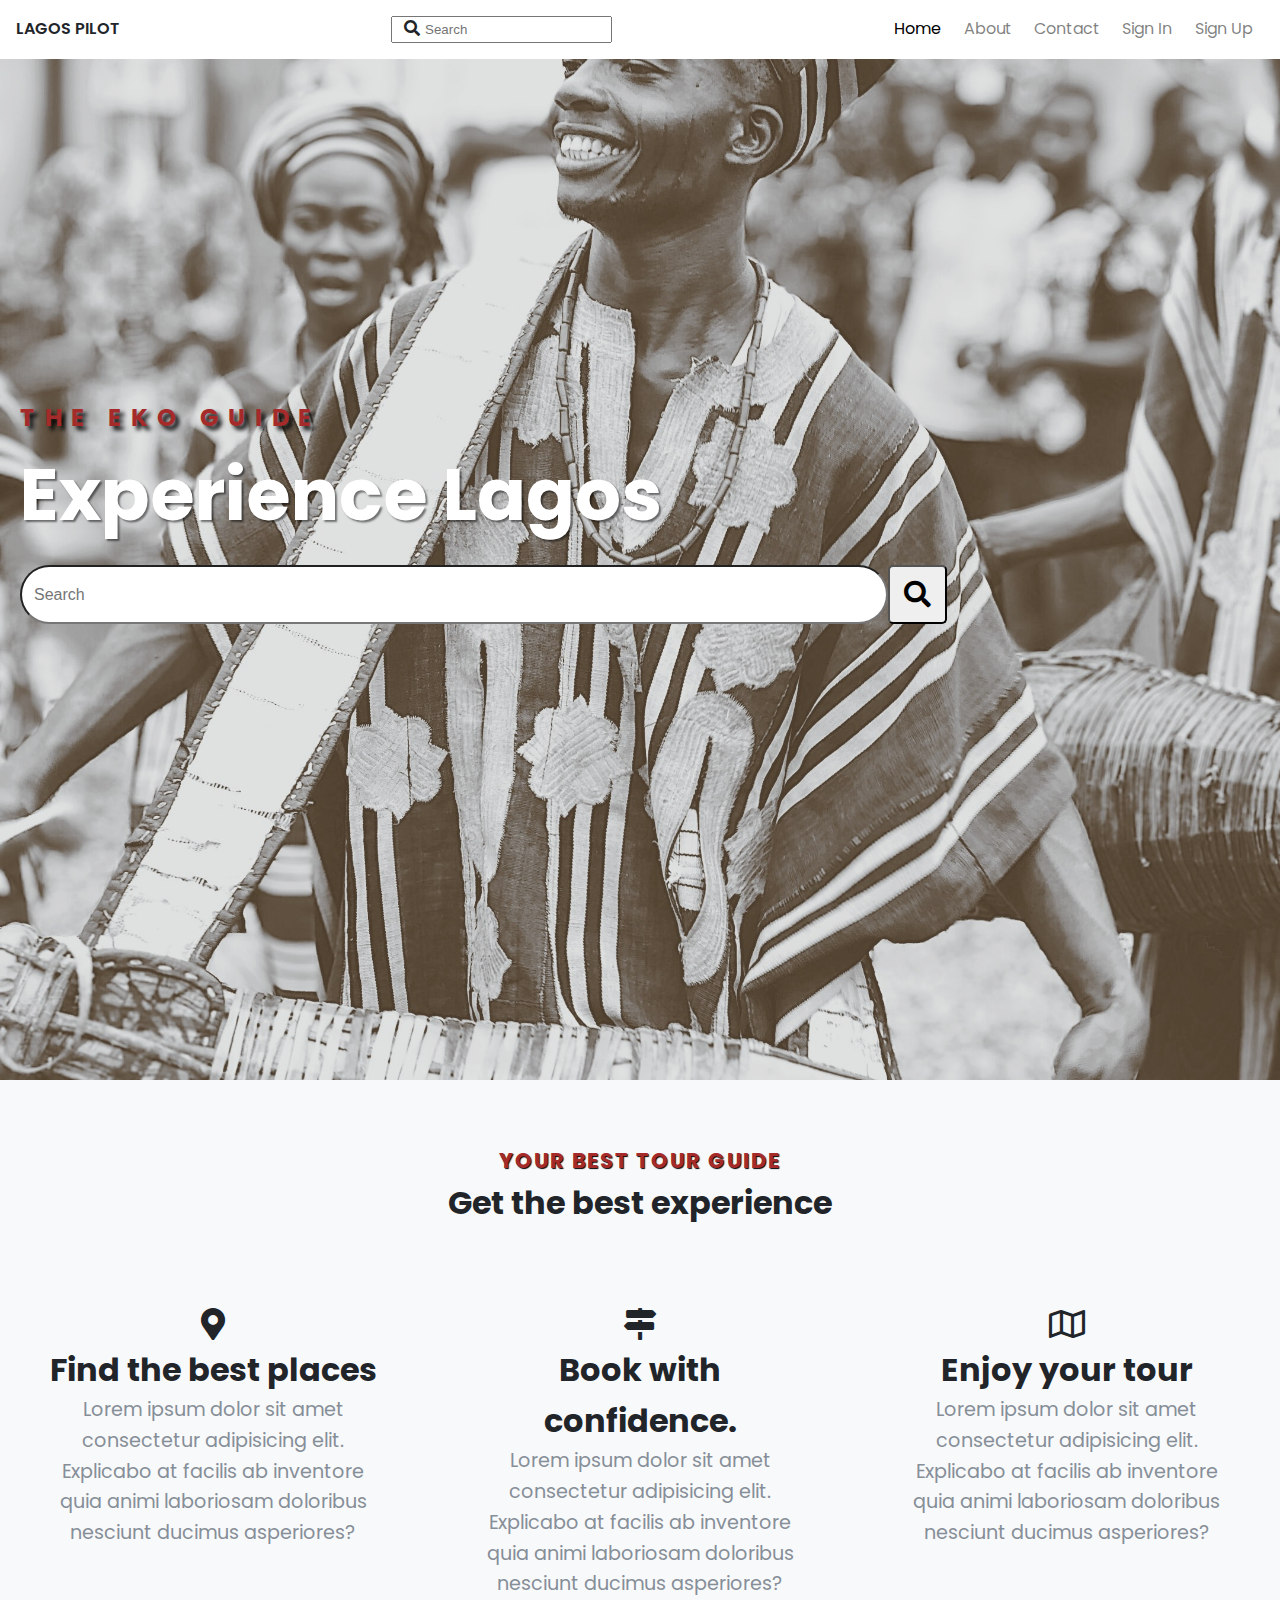
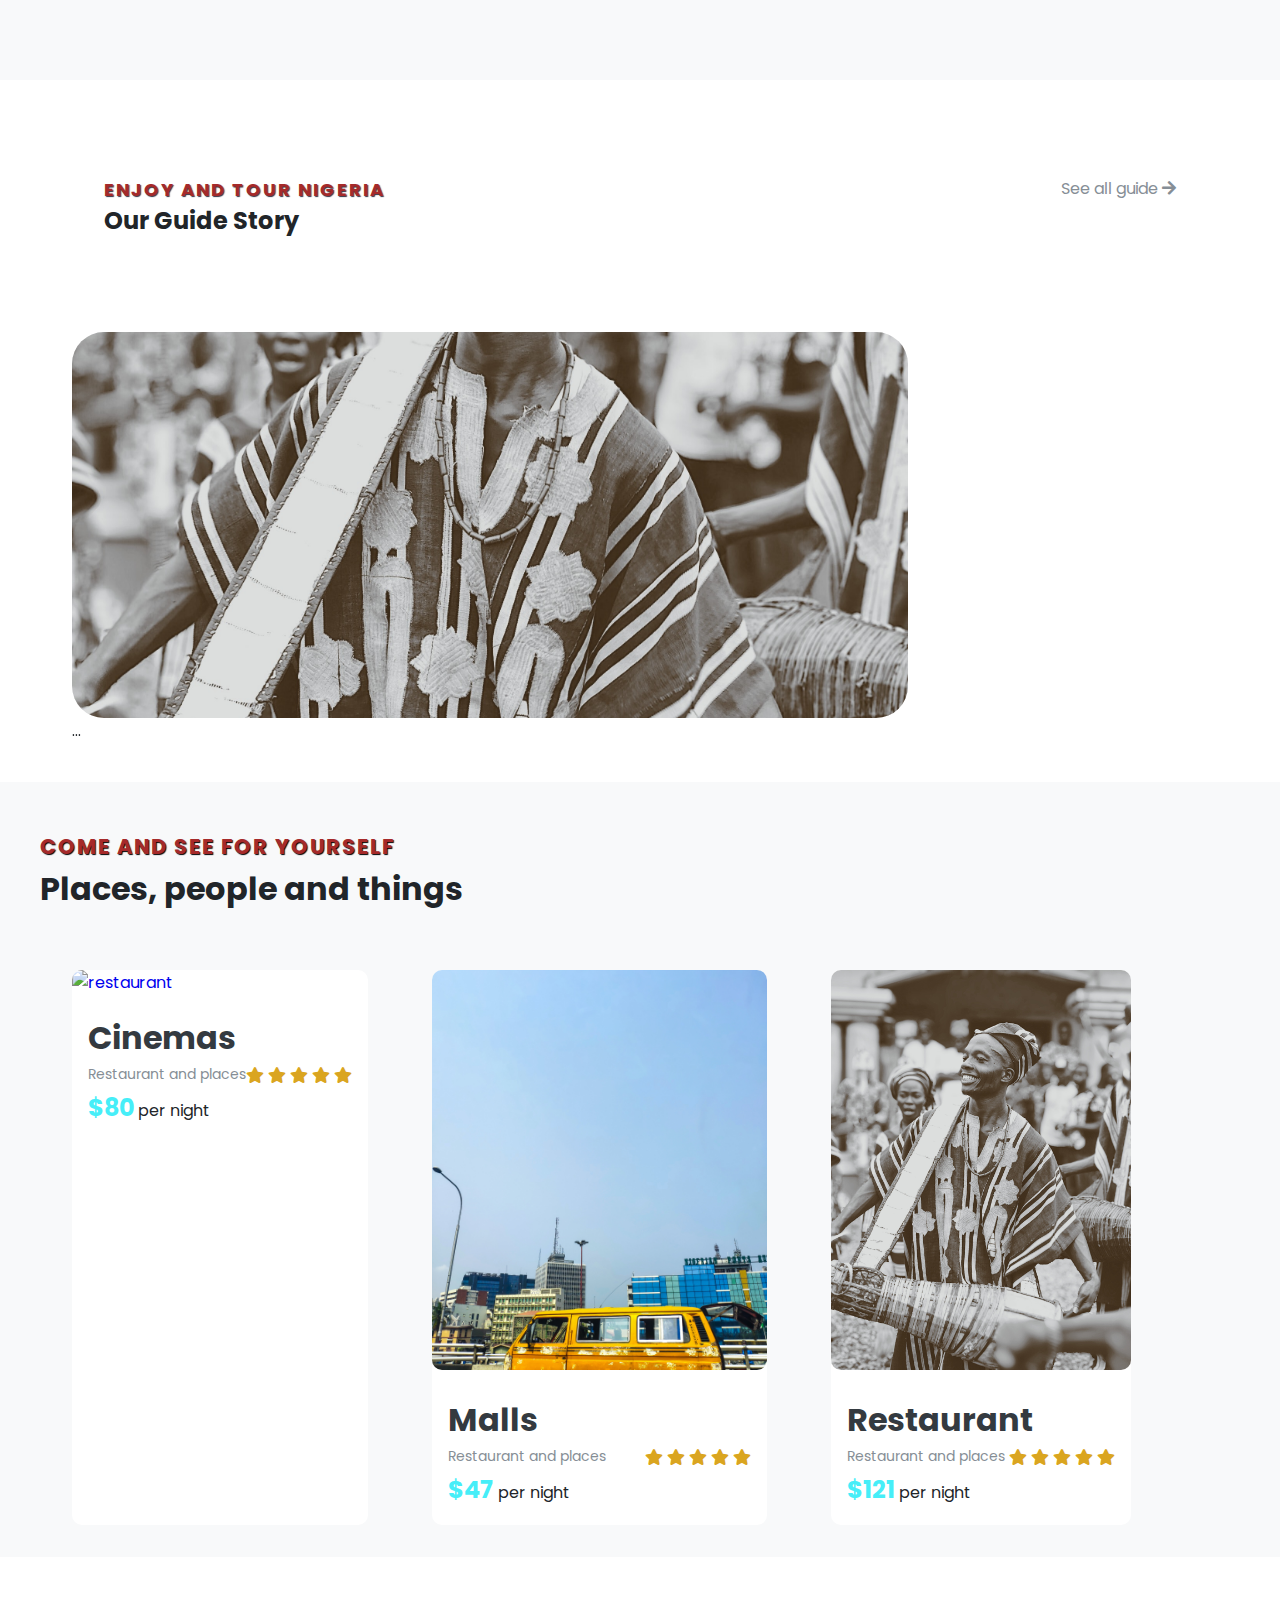
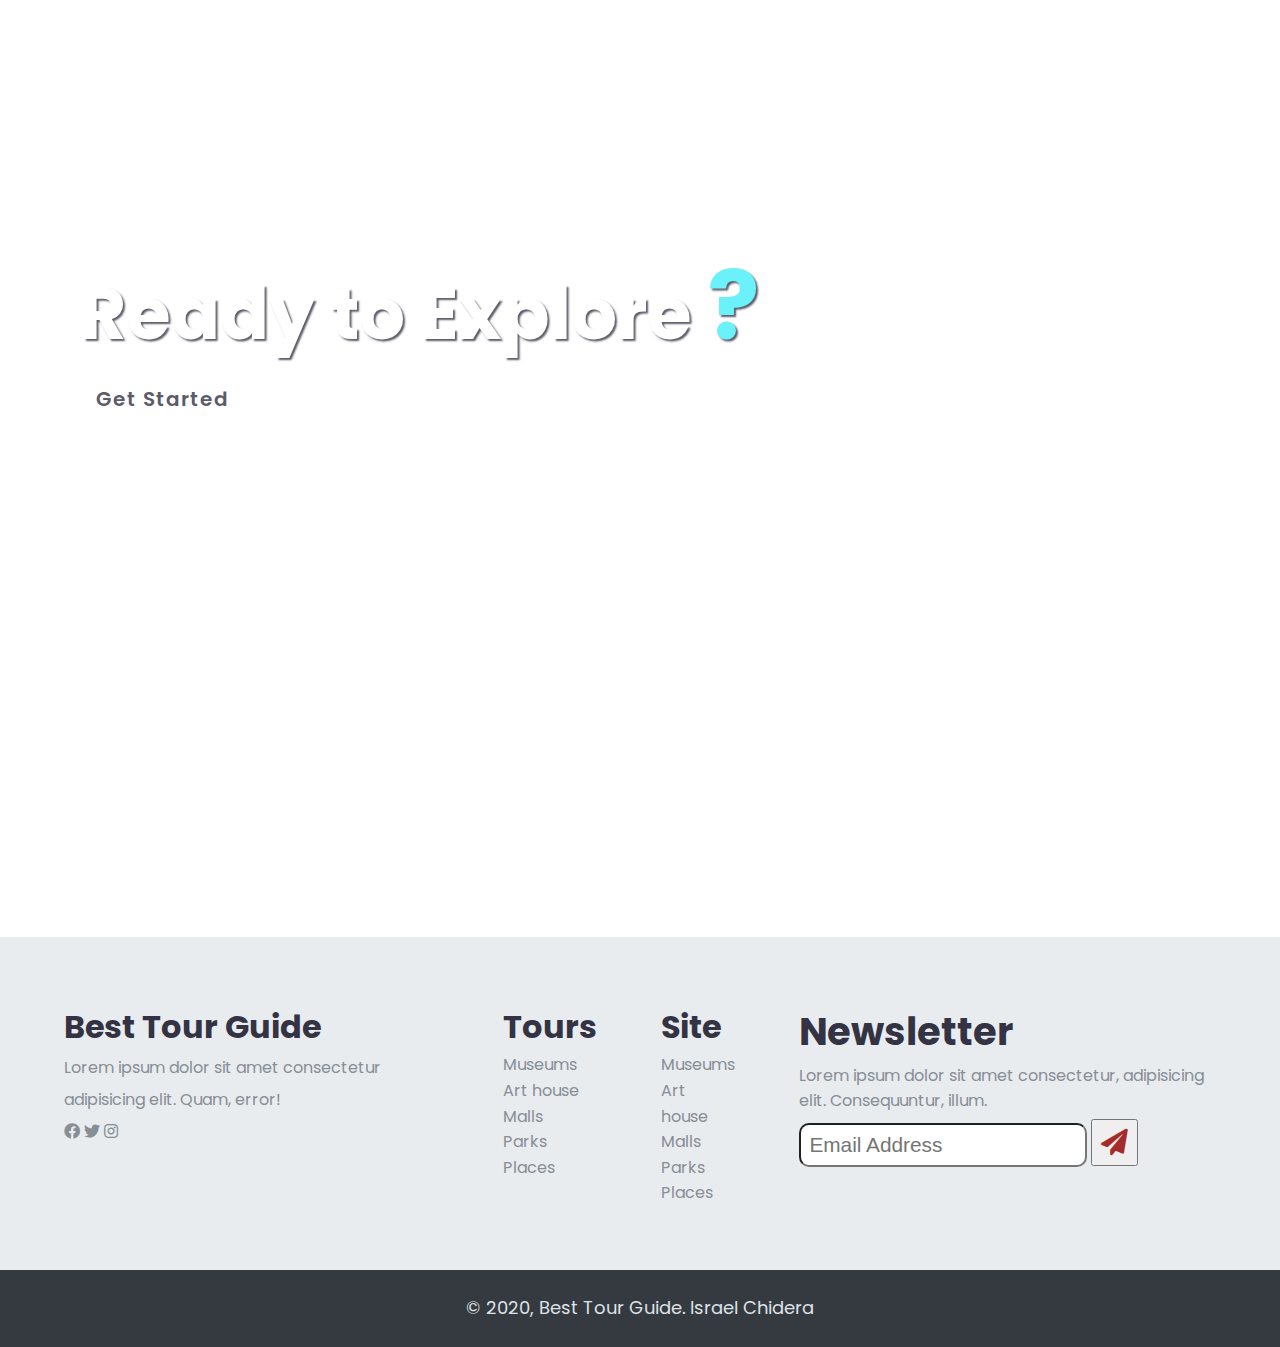
==== commit 3816ff2b: "hamburger menu update" ====
--- a/index.html
+++ b/index.html
@@ -23,7 +23,8 @@
                 <input type="search" name="search"
                 placeholder="Search" id="header_search">
             </div>
-            <ul>
+            <ul id="side-menu" class="side-nav">
+                <a href="#" class="btn-close" onclick="closeSlideMenu()">&times;</a>
                 <li>
                     <a href="#" class="current">Home</a>
                 </li>
@@ -38,8 +39,11 @@
                 </li>
                 <li>
                     <a href="sign-up.html">Sign Up</a>
-                </li>
+                </li> 
             </ul>
+            <a href="#" class="ham-click" onclick="openSlideMenu()">
+                <i class="fas fa-bars fa-2x"></i>
+            </a>
         </nav>
         
         <section class="header-content-section">
@@ -276,15 +280,6 @@
 
     <script src="https://unpkg.com/swiper/swiper-bundle.js"></script>
     <script src="https://unpkg.com/swiper/swiper-bundle.min.js"></script>
-    <script>
-      var swiper = new Swiper('.swiper-container', {
-      slidesPerView: 3,
-      spaceBetween: 30,
-      pagination: {
-        el: '.swiper-pagination',
-        clickable: true,
-      },
-    });
-    </script>
+    <script src="js/main.js"></script>
 </body>
 </html>--- a/css/style.css
+++ b/css/style.css
@@ -2,6 +2,15 @@
     --primary-color: ;
     --secondary-color: ;
     --bg-color: ;
+}
+
+/* hamburger */
+.btn-close {
+    display: none;
+}
+
+.ham-click {
+    display: none;
 }
 
 /* font-family: 'Poppins', sans-serif;
@@ -101,11 +110,6 @@
     padding-left: 0.8rem;
 }
 
-/* header .header-content-section {
-    margin: 12rem 0;
-    padding-left: 2rem;
-} */
-
 .header-content-section div{
     position: relative;
     top: 20rem;
@@ -481,8 +485,67 @@
 }
 
 @media (min-width: 761px) and (max-width: 1000px) {
+    
+    /*hamburger*/
+    nav {
+        position: relative;
+    }
+
+    .side-nav {
+        height: 100vh;
+        width: 0vh;
+        position: absolute;
+        top: 0;
+        right: 0;
+        z-index: 1;
+        background: rgba(0,0,0,0.5);
+        opacity: 0.9;
+        overflow-x: hidden;
+        padding-top: 7rem;
+        transition: 0.5s;
+        display: block;
+    }
+
+    .side-nav a {
+        padding: 10px 10px 10px 30px;
+        display: block;
+        font-size: 22px;
+        color: #ccc;
+        transition: 0.3s;
+    }
+
+    .side-nav .btn-close {
+        position: absolute;
+        top: 0;
+        left : 22px;
+        font-size: 50px;
+        margin-left: 50px;
+        color: #fff;
+    }
+
+    .btn-close {
+        display: block;
+    }
+
+    .ham-click {
+        display: block;
+    }
+
+    #nav_label_search {
+        display: none;
+    }
+
     nav ul {
         display: none;
+    }
+
+    .ham-click .fa-bars {
+        font-size: 1.2em;
+        color: teal;
+    }
+    
+    .btn-close {
+        color: #334;
     }
 
     #nav_label_search {
@@ -576,7 +639,7 @@
     }
 
     .footer-margin {
-        margin-bottom: 2rem;
+        margin-bottom: 3rem;
     }
 
     #section-what-footer .what-footer-container {
--- a/css/mobile.css
+++ b/css/mobile.css
@@ -6,6 +6,60 @@
     display: none;
 }
 
+/*hamburger*/
+nav {
+    position: relative;
+}
+
+.side-nav {
+    height: 100vh;
+    width: 0vh;
+    position: absolute;
+    top: 0;
+    right: 0;
+    z-index: 1;
+    background: #868e96;
+    opacity: 0.9;
+    overflow-x: hidden;
+    padding-top: 7rem;
+    transition: 0.5s;
+    display: block;
+}
+
+.side-nav a {
+    padding: 10px 10px 10px 30px;
+    display: block;
+    font-size: 22px;
+    color: #ccc;
+    transition: 0.3s;
+}
+
+.side-nav .btn-close {
+    position: absolute;
+    top: 0;
+    left : 22px;
+    font-size: 50px;
+    margin-left: 50px;
+    color: #fff;
+}
+
+.btn-close {
+    display: block;
+}
+
+.ham-click {
+    display: block;
+}
+
+.ham-click .fa-bars {
+    font-size: 1.2em;
+    color: teal;
+}
+
+.btn-close {
+    color: #334;
+}
+
 .header-content-section h1 {
     font-size: 2rem;
 }
@@ -13,10 +67,6 @@
 .form-label input {
     padding: 10px;
 }
-
-/* .header-content-section {
-    position: relative; 
-} */
 
 .header-content-section div {
     position: relative;
